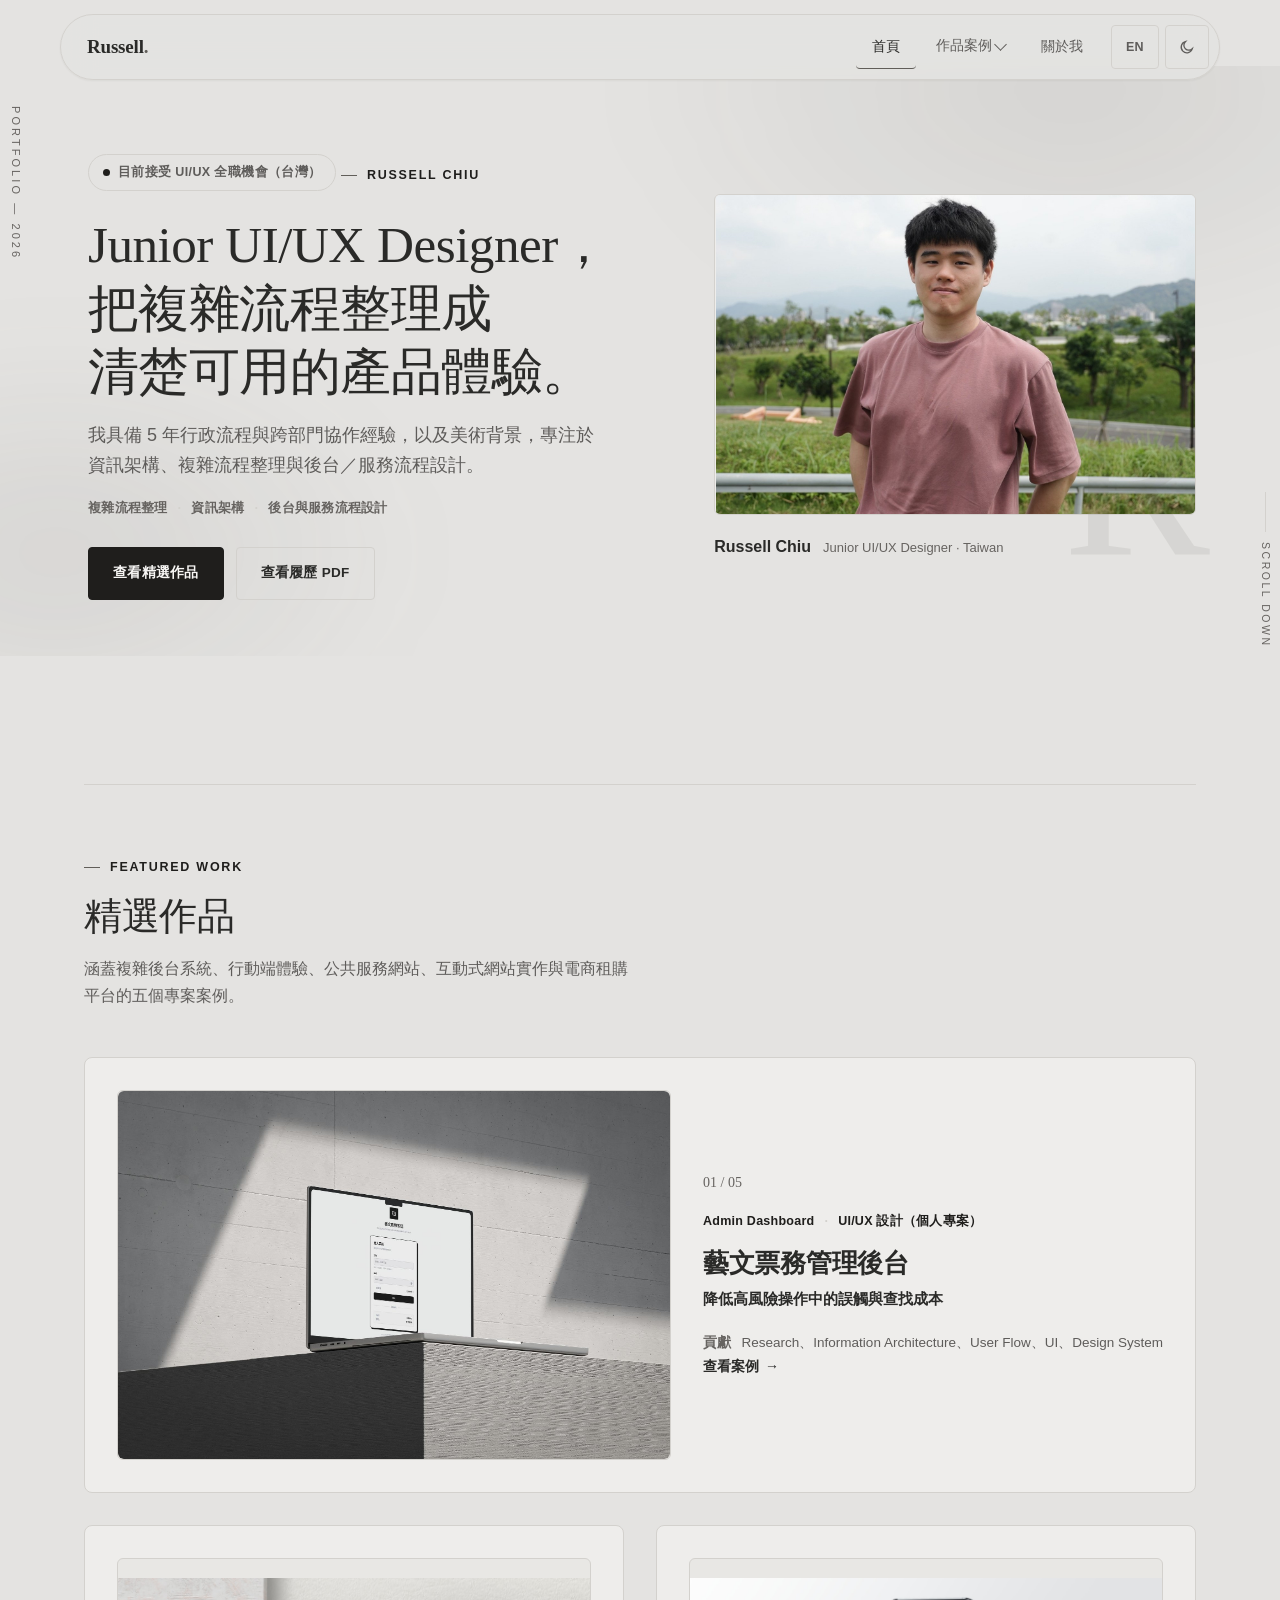
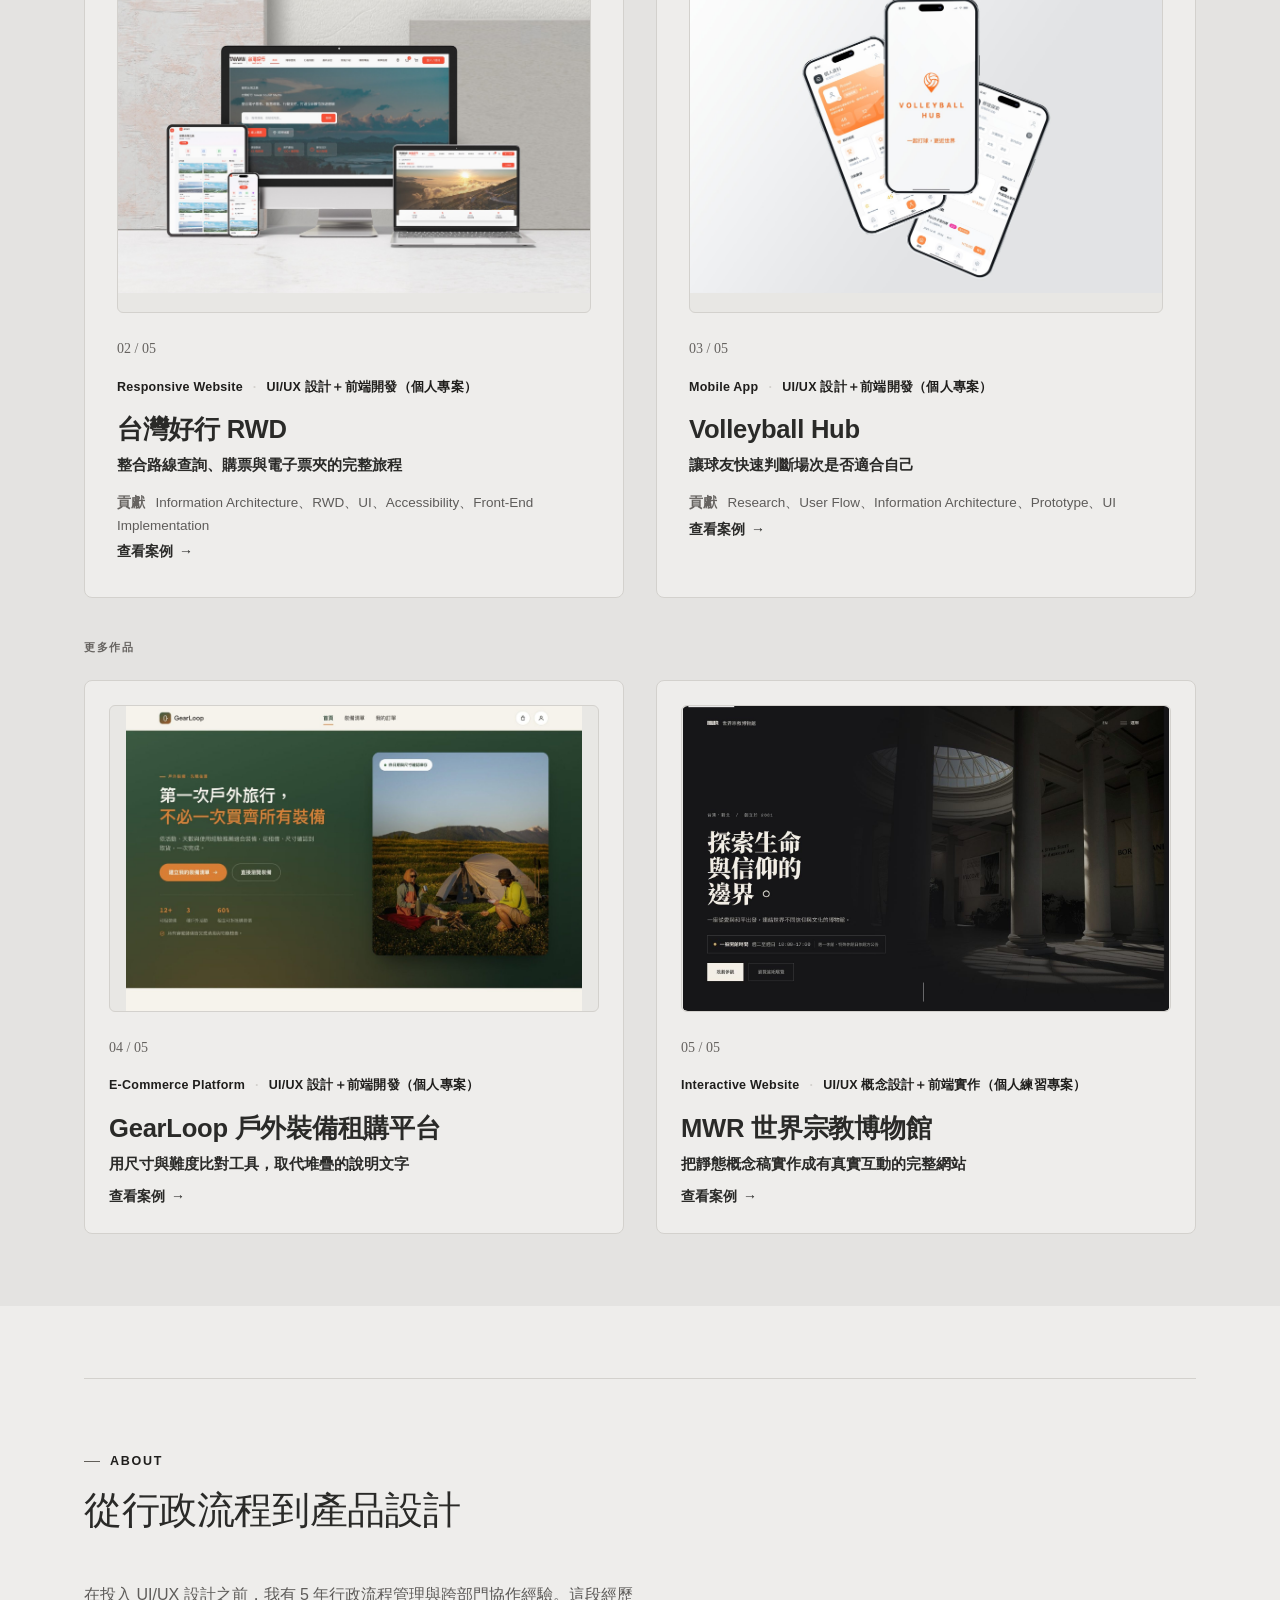
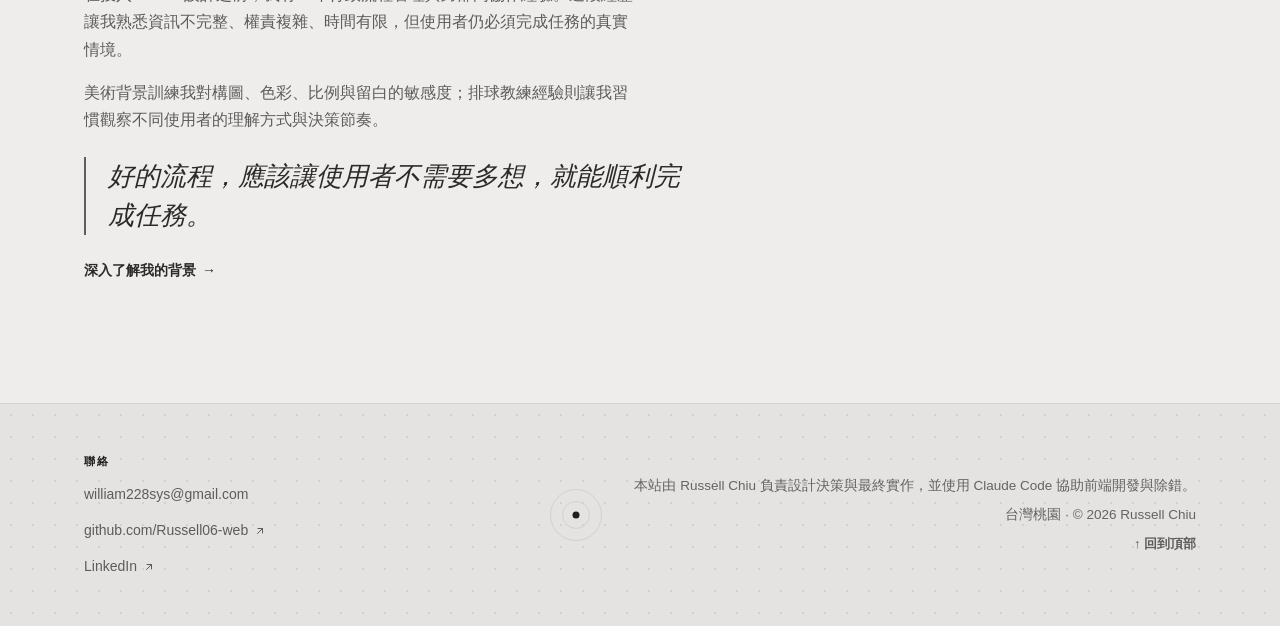
==== index.html @ 7b5914ed "Move Volleyball Hub into the top 3, add Case Snapshot to it + MWR Featured Work now leads with 藝文票務管" ====
<!doctype html>
<html lang="zh-Hant">
<head>
<meta charset="UTF-8" />
<script>
(function () {
  var t = localStorage.getItem("theme");
  if (!t) t = window.matchMedia("(prefers-color-scheme: dark)").matches ? "dark" : "light";
  document.documentElement.setAttribute("data-theme", t);
  document.documentElement.setAttribute("data-lang", localStorage.getItem("lang") || "zh");
})();
</script>
<meta name="viewport" content="width=device-width, initial-scale=1" />
<title>Russell Chiu — Junior UI/UX Designer Portfolio</title>
<meta name="description" content="Russell Chiu，Junior UI/UX Designer 作品集，專注資訊架構、複雜流程整理與後台／服務流程設計，共 5 個完整案例研究。" />
<link rel="icon" type="image/png" sizes="32x32" href="assets/favicon-32.png" />
<link rel="apple-touch-icon" sizes="180x180" href="assets/favicon-180.png" />
<meta property="og:type" content="website" />
<meta property="og:title" content="Russell Chiu — Junior UI/UX Designer Portfolio" />
<meta property="og:description" content="Junior UI/UX Designer 作品集，專注資訊架構、複雜流程整理與後台／服務流程設計，共 5 個完整案例研究。" />
<meta property="og:url" content="https://russell06-web.github.io/" />
<meta property="og:image" content="https://russell06-web.github.io/assets/images/shared/og-cover.jpg" />
<meta name="twitter:card" content="summary_large_image" />
<meta name="twitter:title" content="Russell Chiu — Junior UI/UX Designer Portfolio" />
<meta name="twitter:description" content="Junior UI/UX Designer 作品集，專注資訊架構、複雜流程整理與後台／服務流程設計，共 5 個完整案例研究。" />
<meta name="twitter:image" content="https://russell06-web.github.io/assets/images/shared/og-cover.jpg" />
<link rel="stylesheet" href="css/style.css?v=20260720e" />
</head>
<body>
<a class="skip-link" href="#main-content" data-i18n="a11y.skip">跳至主要內容</a>

<nav class="site-nav">
  <div class="container nav-inner">
    <a href="index.html" class="nav-logo">Russell<span>.</span></a>
    <div class="nav-right">
      <ul class="nav-links" id="primary-nav">
        <li><a href="index.html" class="active" data-i18n="nav.home">首頁</a></li>
        <li class="has-dropdown">
          <button class="nav-link-btn" aria-expanded="false" aria-controls="work-dropdown"><span data-i18n="nav.work">作品案例</span> <span class="nav-caret"></span></button>
          <div class="nav-dropdown" id="work-dropdown">
            <a href="projects/volleyball-hub.html">Volleyball Hub<span class="dd-desc" data-i18n="nav.dd.volleyball">排球活動媒合平台</span></a>
            <a href="projects/art-ticketing.html"><span data-i18n="nav.dd.ticketing.title">藝文票務管理後台</span><span class="dd-desc" data-i18n="nav.dd.ticketing.desc">B2B 票務管理系統</span></a>
            <a href="projects/taiwan-tourbus.html"><span data-i18n="nav.dd.tourbus.title">台灣好行 RWD</span><span class="dd-desc" data-i18n="nav.dd.tourbus.desc">公共交通旅遊網站重設計</span></a>
            <a href="projects/mwr-museum.html"><span data-i18n="nav.dd.mwr.title">MWR 世界宗教博物館</span><span class="dd-desc" data-i18n="nav.dd.mwr.desc">沉浸式博物館網站</span></a>
            <a href="projects/outdoor-gear-rental.html"><span data-i18n="nav.dd.gearloop.title">GearLoop 戶外裝備租購平台</span><span class="dd-desc" data-i18n="nav.dd.gearloop.desc">先租後買電商平台</span></a>
          </div>
        </li>
        <li><a href="about.html" data-i18n="nav.about">關於我</a></li>
      </ul>
      <div class="nav-controls">
        <button type="button" class="lang-toggle" aria-label="Switch language">EN</button>
        <button type="button" class="theme-toggle" aria-label="Toggle dark mode">
          <svg class="icon-sun" viewBox="0 0 24 24" width="16" height="16" fill="none" stroke="currentColor" stroke-width="2" stroke-linecap="round"><circle cx="12" cy="12" r="4"/><path d="M12 2v2M12 20v2M4.93 4.93l1.41 1.41M17.66 17.66l1.41 1.41M2 12h2M20 12h2M6.34 17.66l-1.41 1.41M19.07 4.93l-1.41 1.41"/></svg>
          <svg class="icon-moon" viewBox="0 0 24 24" width="16" height="16" fill="none" stroke="currentColor" stroke-width="2" stroke-linecap="round"><path d="M20 14.5A8.5 8.5 0 1 1 9.5 4a7 7 0 0 0 10.5 10.5z"/></svg>
        </button>
      </div>
      <button class="nav-toggle" aria-label="開啟選單" aria-expanded="false" aria-controls="primary-nav">
        <span></span><span></span><span></span>
      </button>
    </div>
  </div>
</nav>

<main id="main-content">
<header class="hero">
  <span class="hero-mark" aria-hidden="true">PORTFOLIO — 2026</span>
  <span class="hero-scroll" aria-hidden="true"><span class="line"></span>SCROLL DOWN</span>
  <div class="container hero-grid">
    <div class="hero-copy reveal-stagger">
      <span class="availability"><i aria-hidden="true"></i><span data-i18n="home.hero.availability">目前接受 UI/UX 全職機會（台灣）</span></span>
      <span class="eyebrow">RUSSELL CHIU</span>
      <h1 class="hero-title" data-i18n="home.hero.h1">Junior UI/UX Designer，把複雜流程整理成清楚可用的產品體驗。</h1>
      <p class="hero-lede" data-i18n="home.lede">我具備 5 年行政流程與跨部門協作經驗，以及美術背景，專注於資訊架構、複雜流程整理與後台／服務流程設計。</p>
      <p class="hero-skills">
        <span data-i18n="home.strengths.1.title">複雜流程整理</span>
        <span data-i18n="home.strengths.2.title">資訊架構</span>
        <span data-i18n="home.strengths.3.title">後台與服務流程設計</span>
      </p>
      <div class="btn-row">
        <a href="#work" class="btn btn-primary" data-i18n="home.btn.work">查看精選作品</a>
        <a href="assets/resume/Russell-Chiu-Resume.pdf" target="_blank" rel="noopener" class="btn btn-ghost" data-i18n="home.contact.resumeBtn">查看履歷 PDF</a>
      </div>
    </div>
    <div class="hero-visual hero-featured-case reveal">
      <div class="hero-featured-link">
        <div class="hero-featured-media">
          <img src="assets/images/profile/hero-featured.jpg" alt="Russell Chiu 大頭照" loading="eager" fetchpriority="high" decoding="async" width="1500" height="1000" />
        </div>
        <div class="hero-featured-caption">
          <strong>Russell Chiu</strong>
          <span data-i18n="home.hero.captionRole">Junior UI/UX Designer · Taiwan</span>
        </div>
      </div>
    </div>
  </div>
</header>

<section id="work" class="section-tight">
  <div class="container">
    <div class="section-rule reveal">
      <span class="line"></span>
    </div>
    <div class="section-head reveal">
      <span class="eyebrow">Featured Work</span>
      <h2 data-i18n="home.work.h2">精選作品</h2>
      <p data-i18n="home.work.desc">涵蓋複雜後台系統、行動端體驗、公共服務網站、互動式網站實作與電商租購平台的五個專案案例。</p>
    </div>

    <div class="project-grid">
      <a class="project-card reveal" href="projects/art-ticketing.html">
        <div class="project-media">
          <img src="assets/images/ticketing/homepage-login.jpg" alt="藝文票務管理後台登入畫面，筆電螢幕顯示系統登入表單" loading="lazy" decoding="async" width="2000" height="1333" />
        </div>
        <div class="project-info">
          <span class="project-index" data-i18n="project.number.1">01 / 05</span>
          <div class="project-meta">
            <span>Admin Dashboard</span>
            <span data-i18n="case.role.value">UI/UX 設計（個人專案）</span>
          </div>
          <h3 data-i18n="nav.dd.ticketing.title">藝文票務管理後台</h3>
          <p class="problem" data-i18n="home.featured.cardProblem">降低高風險操作中的誤觸與查找成本</p>
          <p class="project-contribution"><b data-i18n="home.work.contributionLabel">貢獻</b> <span data-i18n="home.featured.contributionValue">Research、Information Architecture、User Flow、UI、Design System</span></p>
          <span class="link-arrow"><span data-i18n="project.view">查看案例</span> <span class="arrow">→</span></span>
        </div>
      </a>

      <a class="project-card reveal" href="projects/taiwan-tourbus.html">
        <div class="project-media">
          <img src="assets/images/tourbus/homepage-devices.jpg" alt="台灣好行 RWD 網站於桌機、平板與手機的呈現畫面" loading="lazy" decoding="async" width="2000" height="1333" />
        </div>
        <div class="project-info">
          <span class="project-index" data-i18n="project.number.2">02 / 05</span>
          <div class="project-meta">
            <span>Responsive Website</span>
            <span data-i18n="tb.role.value">UI/UX 設計＋前端開發（個人專案）</span>
          </div>
          <h3 data-i18n="home.card.tourbus.title">台灣好行 RWD</h3>
          <p class="problem" data-i18n="home.card.tourbus.problem">整合路線查詢、購票與電子票夾的完整旅程</p>
          <p class="project-contribution"><b data-i18n="home.work.contributionLabel">貢獻</b> <span data-i18n="home.card.tourbus.contribution">Information Architecture、RWD、UI、Accessibility、Front-End Implementation</span></p>
          <span class="link-arrow"><span data-i18n="project.view">查看案例</span> <span class="arrow">→</span></span>
        </div>
      </a>

      <a class="project-card reveal" href="projects/volleyball-hub.html">
        <div class="project-media">
          <img src="assets/images/volleyball/homepage-phones.jpg" alt="Volleyball Hub App 三支手機呈現的介面畫面" loading="lazy" decoding="async" width="2000" height="1333" />
        </div>
        <div class="project-info">
          <span class="project-index" data-i18n="project.number.3">03 / 05</span>
          <div class="project-meta">
            <span>Mobile App</span>
            <span data-i18n="vb.role.value">UI/UX 設計＋前端開發（個人專案）</span>
          </div>
          <h3>Volleyball Hub</h3>
          <p class="problem" data-i18n="home.card.volleyball.problem">讓球友快速判斷場次是否適合自己</p>
          <p class="project-contribution"><b data-i18n="home.work.contributionLabel">貢獻</b> <span data-i18n="home.card.volleyball.contribution">Research、User Flow、Information Architecture、Prototype、UI</span></p>
          <span class="link-arrow"><span data-i18n="project.view">查看案例</span> <span class="arrow">→</span></span>
        </div>
      </a>

      <p class="project-grid-note reveal" data-i18n="home.work.moreLabel">更多作品</p>

      <a class="project-card project-card--compact reveal" href="projects/outdoor-gear-rental.html">
        <div class="project-media">
          <img src="assets/images/gearloop/homepage-card.jpg" alt="GearLoop 首頁，深綠主視覺搭配露營照片與先租後買訴求" loading="lazy" decoding="async" width="2000" height="1333" />
        </div>
        <div class="project-info">
          <span class="project-index" data-i18n="project.number.4">04 / 05</span>
          <div class="project-meta">
            <span>E-Commerce Platform</span>
            <span data-i18n="ogr.role.value">UI/UX 設計＋前端開發（個人專案）</span>
          </div>
          <h3 data-i18n="nav.dd.gearloop.title">GearLoop 戶外裝備租購平台</h3>
          <p class="problem" data-i18n="home.card.gearloop.problem">用尺寸與難度比對工具，取代堆疊的說明文字</p>
          <span class="link-arrow"><span data-i18n="project.view">查看案例</span> <span class="arrow">→</span></span>
        </div>
      </a>

      <a class="project-card project-card--compact reveal" href="projects/mwr-museum.html">
        <div class="project-media">
          <img src="assets/images/mwr/hero.jpg" alt="MWR 世界宗教博物館首頁，深色主視覺搭配博物館空間攝影與大型標題" loading="lazy" decoding="async" width="1440" height="900" />
        </div>
        <div class="project-info">
          <span class="project-index" data-i18n="project.number.5">05 / 05</span>
          <div class="project-meta">
            <span>Interactive Website</span>
            <span data-i18n="mwr.role.value">UI/UX 概念設計＋前端實作（個人練習專案）</span>
          </div>
          <h3 data-i18n="nav.dd.mwr.title">MWR 世界宗教博物館</h3>
          <p class="problem" data-i18n="home.card.mwr.problem">把靜態概念稿實作成有真實互動的完整網站</p>
          <span class="link-arrow"><span data-i18n="project.view">查看案例</span> <span class="arrow">→</span></span>
        </div>
      </a>
    </div>
  </div>
</section>

<section class="section-tight" aria-labelledby="about-strengths-title">
  <div class="container">
    <div class="section-rule reveal">
      <span class="line"></span>
    </div>
    <div class="section-head reveal">
      <span class="eyebrow">About</span>
      <h2 id="about-strengths-title" data-i18n="home.about.h2">從行政流程到產品設計</h2>
    </div>
    <div class="about-body reveal">
      <p data-i18n="home.about.body1">在投入 UI/UX 設計之前，我有 5 年行政流程管理與跨部門協作經驗。這段經歷讓我熟悉資訊不完整、權責複雜、時間有限，但使用者仍必須完成任務的真實情境。</p>
      <p data-i18n="home.about.body2">美術背景訓練我對構圖、色彩、比例與留白的敏感度；排球教練經驗則讓我習慣觀察不同使用者的理解方式與決策節奏。</p>
      <blockquote class="case-quote" data-i18n="home.about.quote">好的流程，應該讓使用者不需要多想，就能順利完成任務。</blockquote>
      <a href="about.html" class="link-arrow"><span data-i18n="home.aboutPreview.cta">深入了解我的背景</span> <span class="arrow">→</span></a>
    </div>
  </div>
</section>

</main>

<footer class="site-footer">
  <div class="container footer-grid">
    <div class="footer-contact">
      <span class="footer-label" data-i18n="footer.contactLabel">聯絡</span>
      <a href="mailto:william228sys@gmail.com" class="footer-contact-link">william228sys@gmail.com</a>
      <a href="https://github.com/Russell06-web" target="_blank" rel="noopener" class="footer-contact-link">github.com/Russell06-web <svg class="icon-external" aria-hidden="true" viewBox="0 0 24 24" width="12" height="12" fill="none" stroke="currentColor" stroke-width="2" stroke-linecap="round" stroke-linejoin="round"><path d="M7 17 17 7M8 7h9v9"/></svg></a>
      <a href="https://www.linkedin.com/in/志綸-邱-9a3a23399/" target="_blank" rel="noopener" class="footer-contact-link">LinkedIn <svg class="icon-external" aria-hidden="true" viewBox="0 0 24 24" width="12" height="12" fill="none" stroke="currentColor" stroke-width="2" stroke-linecap="round" stroke-linejoin="round"><path d="M7 17 17 7M8 7h9v9"/></svg></a>
    </div>
    <div class="footer-mark" aria-hidden="true">
      <span class="footer-mark-ring"></span>
      <span class="footer-mark-dot"></span>
    </div>
    <div class="footer-info">
      <p data-i18n="footer.tagline">本站以 Claude Code 開發，設計與程式皆為本人作品。</p>
      <span class="footer-meta" data-i18n="footer.meta">台灣桃園 · © 2026 Russell Chiu</span>
      <a href="#main-content" class="footer-top"><span aria-hidden="true">↑</span> <span data-i18n="footer.backTop">回到頂部</span></a>
    </div>
  </div>
</footer>

<script src="js/i18n.js"></script>
<script src="js/main.js"></script>
</body>
</html>
---- css/style.css ----
/* ==========================================================================
   Design tokens — monochrome editorial (muchin.framer.website reference)
   ========================================================================== */
:root {
  /* Color */
  --color-bg: #e4e3e1;
  --color-surface: #eeedeb;
  --color-text-primary: #2a2a28;
  --color-text-secondary: #5e5c5a;
  --color-text-faint: #666360;
  --color-accent: #1f1e1c;
  --color-accent-soft: rgba(31, 30, 28, 0.08);
  --color-accent-secondary: #615e59;
  --color-accent-secondary-soft: rgba(97, 94, 89, 0.1);
  --color-border: #d3d1cd;
  --color-muted: #e8e7e4;
  --color-accent-contrast: #f7f6f4;

  /* back-compat aliases used across components */
  --bg: var(--color-bg);
  --bg-elevated: var(--color-muted);
  --bg-card: var(--color-surface);
  --border: var(--color-border);
  --text: var(--color-text-primary);
  --text-muted: var(--color-text-secondary);
  --text-faint: var(--color-text-faint);
  --accent: var(--color-accent);
  --accent-soft: var(--color-accent-soft);
  --accent-contrast: var(--color-accent-contrast);

  /* Typography */
  --font-base: "Hiragino Sans", "Hiragino Kaku Gothic ProN", -apple-system,
    BlinkMacSystemFont, "PingFang TC", "Noto Sans TC", "Microsoft JhengHei",
    sans-serif;
  --font-display: Georgia, "Times New Roman", "Hiragino Sans", "PingFang TC",
    "Noto Sans TC", sans-serif;

  --text-display: clamp(44px, 7.2vw, 100px);
  --text-h1: clamp(40px, 5.6vw, 56px);
  --text-h2: clamp(24px, 3.4vw, 38px);
  --text-h3: clamp(18px, 2vw, 22px);
  --text-body: 16px;
  --text-small: 14px;
  --text-caption: 12.5px;

  /* Spacing (8px base) */
  --space-1: 4px;
  --space-2: 8px;
  --space-3: 12px;
  --space-4: 16px;
  --space-5: 24px;
  --space-6: 32px;
  --space-7: 48px;
  --space-8: 64px;
  --space-9: 96px;
  --space-10: 128px;

  --space-section: clamp(72px, 11vw, 128px);
  --space-section-tight: clamp(44px, 6vw, 72px);

  /* Radius / shadow / motion */
  --radius-sm: 4px;
  --radius-md: 6px;
  --radius-lg: 8px;

  --shadow-sm: 0 1px 2px rgba(31, 30, 28, 0.05);
  --shadow-md: 0 10px 28px rgba(31, 30, 28, 0.08);
  --shadow-card: var(--shadow-sm);

  --ease-standard: cubic-bezier(0.4, 0, 0.2, 1);
  --ease-out: cubic-bezier(0.16, 1, 0.3, 1);
  --duration-fast: 200ms;
  --duration-base: 350ms;
  --duration-slow: 600ms;

  --container: 1160px;
  --nav-bg: rgba(228, 227, 225, 0.86);
  --nav-bg-scrolled: rgba(228, 227, 225, 0.96);
}

:root[data-theme="dark"] {
  --color-bg: #202020;
  --color-surface: #2a2a2a;
  --color-text-primary: #f2f1ef;
  --color-text-secondary: #b8b6b2;
  --color-text-faint: #9a978f;
  --color-accent: #f7f6f4;
  --color-accent-soft: rgba(247, 246, 244, 0.1);
  --color-accent-secondary: #a5a29c;
  --color-accent-secondary-soft: rgba(165, 162, 156, 0.12);
  --color-border: #3d3d3b;
  --color-muted: #262626;
  --color-accent-contrast: #1a1a1a;

  --bg: var(--color-bg);
  --bg-elevated: var(--color-muted);
  --bg-card: var(--color-surface);
  --border: var(--color-border);
  --text: var(--color-text-primary);
  --text-muted: var(--color-text-secondary);
  --text-faint: var(--color-text-faint);
  --accent: var(--color-accent);
  --accent-soft: var(--color-accent-soft);
  --accent-contrast: var(--color-accent-contrast);

  --shadow-sm: 0 1px 2px rgba(0, 0, 0, 0.3);
  --shadow-md: 0 10px 28px rgba(0, 0, 0, 0.28);
  --shadow-card: var(--shadow-sm);

  --nav-bg: rgba(32, 32, 32, 0.86);
  --nav-bg-scrolled: rgba(32, 32, 32, 0.96);
}

/* ==========================================================================
   Base
   ========================================================================== */
* {
  box-sizing: border-box;
}

html {
  scroll-behavior: smooth;
}

body {
  margin: 0;
  background: var(--color-bg);
  color: var(--color-text-primary);
  font-family: var(--font-base);
  font-size: var(--text-body);
  line-height: 1.7;
  -webkit-font-smoothing: antialiased;
  transition: background-color var(--duration-base) var(--ease-standard),
    color var(--duration-base) var(--ease-standard);
}

body.nav-open {
  overflow: hidden;
}

img {
  max-width: 100%;
  display: block;
}

a {
  color: inherit;
  text-decoration: none;
}

:focus-visible {
  outline: 2px solid var(--color-accent);
  outline-offset: 3px;
}

.skip-link {
  position: fixed;
  top: 12px;
  left: 12px;
  z-index: 200;
  transform: translateY(-140%);
  padding: 12px 18px;
  background: var(--color-accent);
  color: var(--color-accent-contrast);
  border-radius: var(--radius-sm);
  font-size: 13.5px;
  font-weight: 600;
  transition: transform var(--duration-fast) var(--ease-standard);
}

.skip-link:focus {
  transform: translateY(0);
}

.container {
  width: 100%;
  max-width: var(--container);
  margin: 0 auto;
  padding: 0 24px;
}

.eyebrow {
  display: inline-flex;
  align-items: center;
  font-size: var(--text-caption);
  font-weight: 600;
  letter-spacing: 0.14em;
  text-transform: uppercase;
  color: var(--color-accent);
  margin-bottom: 16px;
}

.eyebrow::before {
  content: "";
  display: inline-block;
  width: 16px;
  height: 1px;
  margin-right: 10px;
  background: var(--color-accent-secondary);
  flex-shrink: 0;
}

h1, h2, h3, h4 {
  font-family: var(--font-base);
  font-weight: 600;
  line-height: 1.25;
  letter-spacing: -0.01em;
  margin: 0 0 16px;
  color: var(--color-text-primary);
}

h1 {
  font-family: var(--font-display);
  font-size: var(--text-h1);
  font-weight: 500;
  line-height: 1.12;
  letter-spacing: -0.01em;
}

h2 {
  font-family: var(--font-display);
  font-size: var(--text-h2);
  font-weight: 500;
  line-height: 1.18;
}

h3 { font-size: var(--text-h3); font-weight: 600; }

p {
  margin: 0 0 16px;
  color: var(--color-text-secondary);
  max-width: 62ch;
}

section {
  padding: var(--space-section) 0;
}

main > section:nth-of-type(even) {
  background: var(--color-surface);
}

section.section-tight,
section.case-section {
  padding: var(--space-section-tight) 0;
}

#work {
  padding-top: var(--space-section);
  padding-bottom: var(--space-section-tight);
}

.section-head {
  max-width: 640px;
  margin-bottom: 48px;
}

.section-head p {
  margin-bottom: 0;
}

.section-rule {
  display: flex;
  align-items: baseline;
  gap: 16px;
  margin-bottom: var(--space-8);
}

.section-rule .line {
  flex: 1;
  height: 1px;
  background: var(--color-border);
}

/* ==========================================================================
   Motion / scroll reveal
   ========================================================================== */
.reveal {
  opacity: 0;
  transform: translateY(18px);
  transition: opacity var(--duration-slow) var(--ease-out),
    transform var(--duration-slow) var(--ease-out);
}

.reveal.is-visible,
.reveal.no-js {
  opacity: 1;
  transform: none;
}

.reveal-stagger > * {
  opacity: 0;
  transform: translateY(14px);
  transition: opacity var(--duration-base) var(--ease-out),
    transform var(--duration-base) var(--ease-out);
}

.reveal-stagger.is-visible > *,
.reveal-stagger.no-js > * {
  opacity: 1;
  transform: none;
}

.reveal-stagger.is-visible > *:nth-child(1) { transition-delay: 0ms; }
.reveal-stagger.is-visible > *:nth-child(2) { transition-delay: 90ms; }
.reveal-stagger.is-visible > *:nth-child(3) { transition-delay: 180ms; }
.reveal-stagger.is-visible > *:nth-child(4) { transition-delay: 270ms; }
.reveal-stagger.is-visible > *:nth-child(5) { transition-delay: 360ms; }
.reveal-stagger.is-visible > *:nth-child(6) { transition-delay: 450ms; }

@media (prefers-reduced-motion: reduce) {
  .reveal,
  .reveal-stagger > * {
    opacity: 1 !important;
    transform: none !important;
    transition: none !important;
  }
}

/* ==========================================================================
   Nav
   ========================================================================== */
.site-nav {
  position: sticky;
  top: 14px;
  z-index: 100;
  pointer-events: none;
}

.nav-inner {
  pointer-events: auto;
  display: flex;
  align-items: center;
  justify-content: space-between;
  height: 66px;
  padding: 0 10px 0 26px;
  border-radius: 999px;
  border: 1px solid var(--color-border);
  background: var(--nav-bg);
  backdrop-filter: blur(16px) saturate(140%);
  -webkit-backdrop-filter: blur(16px) saturate(140%);
  box-shadow: var(--shadow-sm);
  transition: height var(--duration-base) var(--ease-standard),
    box-shadow var(--duration-base) var(--ease-standard),
    background-color var(--duration-base) var(--ease-standard);
}

.site-nav.is-scrolled .nav-inner {
  height: 58px;
  background: var(--nav-bg-scrolled);
  box-shadow: var(--shadow-md);
}

.nav-logo {
  font-family: var(--font-display);
  font-weight: 600;
  font-size: 19px;
  letter-spacing: -0.01em;
}

.nav-logo span {
  color: var(--color-accent-secondary);
}

.nav-links {
  display: flex;
  align-items: center;
  gap: 4px;
  list-style: none;
  margin: 0;
  padding: 0;
}

.nav-links > li {
  position: relative;
}

.nav-links a,
.nav-links button.nav-link-btn {
  display: flex;
  align-items: center;
  gap: 4px;
  padding: 10px 16px;
  font-size: 14px;
  font-weight: 500;
  color: var(--color-text-secondary);
  background: none;
  border: none;
  border-bottom: 1px solid transparent;
  border-radius: var(--radius-sm);
  font-family: inherit;
  cursor: pointer;
  transition: color var(--duration-fast) var(--ease-standard),
    border-color var(--duration-fast) var(--ease-standard);
}

.nav-links a:hover,
.nav-links button.nav-link-btn:hover,
.nav-links a.active {
  color: var(--color-text-primary);
  border-bottom-color: var(--color-accent-secondary);
}

.nav-caret {
  width: 9px;
  height: 9px;
  border-right: 1.5px solid currentColor;
  border-bottom: 1.5px solid currentColor;
  transform: rotate(45deg);
  margin-top: -3px;
  transition: transform var(--duration-fast) var(--ease-standard);
}

.has-dropdown.open .nav-caret {
  transform: rotate(225deg);
  margin-top: 3px;
}

.nav-dropdown {
  position: absolute;
  top: calc(100% + 8px);
  left: 0;
  min-width: 250px;
  background: var(--color-surface);
  border: 1px solid var(--color-border);
  border-radius: var(--radius-md);
  padding: 6px;
  box-shadow: var(--shadow-md);
  opacity: 0;
  visibility: hidden;
  transform: translateY(6px);
  transition: opacity var(--duration-fast) var(--ease-out),
    transform var(--duration-fast) var(--ease-out), visibility var(--duration-fast);
}

.has-dropdown.open .nav-dropdown {
  opacity: 1;
  visibility: visible;
  transform: translateY(0);
}

.nav-dropdown a {
  display: block;
  padding: 11px 13px;
  border-radius: var(--radius-sm);
  font-size: 14px;
  border-bottom: none;
}

.nav-dropdown a:hover {
  background: var(--color-muted);
  color: var(--color-text-primary);
}

.nav-dropdown .dd-desc {
  display: block;
  font-size: 12px;
  color: var(--color-text-faint);
  margin-top: 2px;
}

.nav-toggle {
  display: none;
  flex-direction: column;
  gap: 5px;
  background: none;
  border: none;
  padding: 8px;
  cursor: pointer;
}

.nav-toggle span {
  width: 22px;
  height: 1.5px;
  background: var(--color-text-primary);
  transition: transform var(--duration-fast) var(--ease-standard),
    opacity var(--duration-fast) var(--ease-standard);
}

.nav-toggle[aria-expanded="true"] span:nth-child(1) {
  transform: translateY(6.5px) rotate(45deg);
}
.nav-toggle[aria-expanded="true"] span:nth-child(2) {
  opacity: 0;
}
.nav-toggle[aria-expanded="true"] span:nth-child(3) {
  transform: translateY(-6.5px) rotate(-45deg);
}

.nav-right {
  display: flex;
  align-items: center;
  gap: 8px;
}

.nav-controls {
  display: flex;
  align-items: center;
  gap: 6px;
  margin-left: 4px;
}

.lang-toggle,
.theme-toggle {
  display: flex;
  align-items: center;
  justify-content: center;
  background: none;
  border: 1px solid var(--color-border);
  border-radius: var(--radius-sm);
  color: var(--color-text-secondary);
  cursor: pointer;
  font-family: inherit;
  transition: color var(--duration-fast), border-color var(--duration-fast),
    background-color var(--duration-fast);
}

.lang-toggle:hover,
.theme-toggle:hover {
  color: var(--color-text-primary);
  background: var(--color-muted);
  border-color: var(--color-text-faint);
}

.lang-toggle {
  padding: 8px 14px;
  font-size: 12.5px;
  font-weight: 600;
  letter-spacing: 0.03em;
  min-width: 44px;
  min-height: 44px;
}

.theme-toggle {
  padding: 8px;
  width: 44px;
  height: 44px;
  flex-shrink: 0;
}

.theme-toggle .icon-sun { display: none; }
.theme-toggle .icon-moon { display: block; }
:root[data-theme="dark"] .theme-toggle .icon-sun { display: block; }
:root[data-theme="dark"] .theme-toggle .icon-moon { display: none; }

/* ==========================================================================
   Buttons
   ========================================================================== */
.btn {
  display: inline-flex;
  align-items: center;
  gap: 8px;
  padding: 14px 24px;
  font-size: 13.5px;
  font-weight: 600;
  letter-spacing: 0.02em;
  border-radius: var(--radius-sm);
  border: 1px solid var(--color-text-primary);
  cursor: pointer;
  transition: background-color var(--duration-fast) var(--ease-standard),
    color var(--duration-fast) var(--ease-standard),
    border-color var(--duration-fast) var(--ease-standard);
}

.btn-primary {
  background: var(--color-accent);
  border-color: var(--color-accent);
  color: var(--color-accent-contrast);
}

.btn-primary:hover {
  background: var(--color-text-primary);
  border-color: var(--color-text-primary);
}

.btn-ghost {
  background: transparent;
  border-color: var(--color-border);
  color: var(--color-text-primary);
}

.btn-ghost:hover {
  border-color: var(--color-text-primary);
  background: var(--color-muted);
}

.btn-row {
  display: flex;
  flex-wrap: wrap;
  gap: 12px;
  margin-top: 28px;
}

.btn-note {
  margin-top: 12px;
  max-width: 520px;
  font-size: 13.5px;
  line-height: 1.6;
  color: var(--color-text-faint);
}

.link-arrow {
  display: inline-flex;
  align-items: center;
  gap: 6px;
  font-size: 14px;
  font-weight: 600;
  color: var(--color-text-primary);
}

.link-arrow .arrow {
  display: inline-block;
  transition: transform var(--duration-fast) var(--ease-out);
}

.link-arrow:hover .arrow {
  transform: translateX(4px);
}

.link-arrow::after {
  content: "";
  display: block;
  width: 0;
  height: 1px;
  background: var(--color-accent-secondary);
  transition: width var(--duration-base) var(--ease-out);
}

.link-arrow:hover::after {
  width: 100%;
}

/* ==========================================================================
   Hero
   ========================================================================== */
.hero {
  position: relative;
  padding: clamp(48px, 7vw, 88px) 0 clamp(32px, 5vw, 56px);
  overflow: hidden;
}

.hero::after {
  content: "";
  position: absolute;
  inset: -15% -10% -35% -10%;
  z-index: 0;
  pointer-events: none;
  background:
    radial-gradient(42% 42% at 78% 12%, var(--color-accent-soft), transparent 70%),
    radial-gradient(34% 34% at 12% 65%, var(--color-accent-secondary-soft), transparent 70%);
  filter: blur(50px);
}

.hero-mark {
  position: absolute;
  left: 6px;
  top: 40px;
  writing-mode: vertical-rl;
  font-size: 11px;
  letter-spacing: 0.28em;
  text-transform: uppercase;
  color: var(--color-text-faint);
  white-space: nowrap;
  pointer-events: none;
}

.hero-scroll {
  position: absolute;
  right: 6px;
  bottom: 8px;
  z-index: 1;
  display: flex;
  align-items: center;
  gap: 10px;
  writing-mode: vertical-rl;
  font-size: 10.5px;
  letter-spacing: 0.24em;
  text-transform: uppercase;
  color: var(--color-text-faint);
  pointer-events: none;
}

.hero-scroll .line {
  width: 1px;
  height: 40px;
  background: var(--color-border);
}

.hero-grid {
  position: relative;
  z-index: 1;
  display: grid;
  grid-template-columns: 1.2fr 1fr;
  grid-template-areas: "copy visual";
  gap: 32px 48px;
  align-items: start;
  padding-left: 28px;
}

.hero-copy {
  grid-area: copy;
}

.hero-title {
  max-width: 640px;
  font-size: clamp(34px, 4vw, 52px);
  font-weight: 500;
  line-height: 1.24;
  letter-spacing: -0.01em;
}

.hero-lede {
  max-width: 520px;
  font-size: 18px;
}

.hero-skills {
  display: flex;
  flex-wrap: wrap;
  gap: 10px;
  margin: 14px 0 0;
  font-size: 13px;
  font-weight: 600;
  letter-spacing: 0.02em;
  color: var(--color-text-faint);
}

.hero-skills span:not(:last-child)::after {
  content: "·";
  margin-left: 10px;
  color: var(--color-border);
}

.availability {
  display: inline-flex;
  align-items: center;
  gap: 8px;
  padding: 7px 14px;
  margin-bottom: 22px;
  border: 1px solid var(--color-border);
  border-radius: 999px;
  color: var(--color-text-secondary);
  font-size: 12.5px;
  font-weight: 600;
  letter-spacing: 0.03em;
}

.availability i {
  width: 7px;
  height: 7px;
  border-radius: 50%;
  background: var(--color-accent);
  flex-shrink: 0;
}

.hero-visual {
  grid-area: visual;
  position: relative;
  display: block;
  align-self: center;
}

.hero-visual::before {
  content: "R";
  position: absolute;
  right: -14px;
  bottom: -30px;
  z-index: 0;
  font-family: var(--font-display);
  font-size: 220px;
  font-weight: 500;
  line-height: 1;
  color: var(--color-accent-secondary-soft);
  pointer-events: none;
}

/* ==========================================================================
   Hero featured-case preview (right side)
   ========================================================================== */
.hero-featured-case {
  display: block;
}

.hero-featured-link {
  display: block;
  color: inherit;
  text-decoration: none;
}

.hero-featured-media {
  aspect-ratio: 3 / 2;
  overflow: hidden;
  border: 1px solid var(--color-border);
  border-radius: 6px;
  background: var(--color-surface);
}

.hero-featured-media img {
  display: block;
  width: 100%;
  height: 100%;
  object-fit: contain;
  object-position: center;
  transition: transform var(--duration-slow) var(--ease-out);
}

.hero-featured-link:hover .hero-featured-media img {
  transform: scale(1.02);
}

.hero-featured-caption {
  display: flex;
  align-items: baseline;
  flex-wrap: wrap;
  gap: 6px 12px;
  margin-top: 18px;
}

.hero-featured-caption strong {
  font-size: 16px;
  font-weight: 600;
  color: var(--color-text-primary);
}

.hero-featured-caption span {
  font-size: 13px;
  color: var(--color-text-faint);
}

/* ==========================================================================
   About, Strengths & AI Workflow (merged homepage section)
   ========================================================================== */
.about-body {
  max-width: 640px;
  margin-bottom: 48px;
}

.about-body .case-quote {
  margin: 24px 0 0;
}

.about-body .link-arrow {
  margin-top: 24px;
}

/* ==========================================================================
   Editorial project grid
   ========================================================================== */
.project-grid {
  display: grid;
  grid-template-columns: repeat(2, 1fr);
  gap: 32px;
}

.project-card {
  display: flex;
  flex-direction: column;
  padding: var(--space-6);
  border: 1px solid var(--color-border);
  border-radius: var(--radius-lg);
  background: var(--color-surface);
  color: inherit;
  text-decoration: none;
  transition: transform var(--duration-base) var(--ease-out),
    box-shadow var(--duration-base) var(--ease-out);
}

.project-card:hover {
  transform: translateY(-4px);
  box-shadow: var(--shadow-md);
}

.project-card .project-media {
  margin-bottom: var(--space-5);
}

.project-card:first-child {
  grid-column: 1 / -1;
  flex-direction: row;
  align-items: stretch;
  gap: 32px;
}

.project-card:first-child .project-media {
  flex: 1.2;
  aspect-ratio: 3 / 2;
  margin-bottom: 0;
}

.project-card:first-child .project-info {
  flex: 1;
  display: flex;
  flex-direction: column;
  justify-content: center;
  min-width: 0;
}

.project-grid-note {
  grid-column: 1 / -1;
  margin: 8px 0 -8px;
  font-size: 11px;
  font-weight: 600;
  letter-spacing: 0.14em;
  text-transform: uppercase;
  color: var(--color-text-faint);
}

.project-card--compact .project-media {
  aspect-ratio: 16 / 10;
}

.project-card--compact {
  padding: var(--space-5);
}

.project-index {
  display: block;
  margin-bottom: var(--space-4);
  font-family: var(--font-display);
  font-size: 14px;
  color: var(--color-text-faint);
}

.project-card:hover .project-index {
  color: var(--color-accent-secondary);
}

.project-info h3 {
  margin-bottom: 6px;
  font-size: clamp(22px, 2vw, 26px);
}

.project-meta {
  display: flex;
  flex-wrap: wrap;
  gap: 10px;
  font-size: 12.5px;
  font-weight: 600;
  letter-spacing: 0.02em;
  color: var(--color-accent);
  margin-bottom: 16px;
}

.project-meta span:not(:last-child)::after {
  content: "·";
  margin-left: 10px;
  color: var(--color-border);
}

.project-info p {
  font-size: 15px;
}

.project-info p.problem {
  font-weight: 600;
  color: var(--color-text-primary);
  margin-bottom: 6px;
}

.project-contribution {
  font-size: 13.5px !important;
  color: var(--color-text-faint);
  margin: 14px 0 0 !important;
}

.project-contribution b {
  font-weight: 600;
  letter-spacing: 0.03em;
  text-transform: uppercase;
  color: var(--color-text-faint);
  margin-right: 6px;
}

.project-contribution span {
  color: var(--color-text-secondary);
}

.tag-row {
  display: flex;
  flex-wrap: wrap;
  gap: 8px;
  margin: 16px 0 20px;
}

.tag {
  font-size: 11.5px;
  font-weight: 600;
  padding: 5px 11px;
  border-radius: var(--radius-sm);
  background: var(--color-muted);
  color: var(--color-text-secondary);
}

.tag.muted {
  background: transparent;
  border: 1px solid var(--color-border);
  color: var(--color-text-faint);
}

.project-media {
  position: relative;
  aspect-ratio: 4 / 3;
  overflow: hidden;
  background: var(--color-muted);
  border: 1px solid var(--color-border);
  border-radius: var(--radius-md);
}

.project-media img {
  width: 100%;
  height: 100%;
  object-fit: contain;
  object-position: center;
  border-radius: var(--radius-md);
  transition: transform var(--duration-slow) var(--ease-out);
}

.project-card:hover .project-media img {
  transform: scale(1.025);
}

/* ==========================================================================
   Case study
   ========================================================================== */
.case-hero {
  padding: clamp(40px, 6vw, 64px) 0 40px;
  border-bottom: 1px solid var(--color-border);
}

.case-quote {
  font-family: var(--font-display);
  font-style: italic;
  font-size: clamp(20px, 2.4vw, 26px);
  line-height: 1.5;
  color: var(--color-text-primary);
  margin: 28px 0 0;
  padding-left: 22px;
  border-left: 2px solid var(--color-accent-secondary);
  max-width: 620px;
}

.case-meta {
  display: grid;
  grid-template-columns: repeat(auto-fit, minmax(160px, 1fr));
  gap: 20px;
  margin-top: 28px;
  padding-top: 28px;
  border-top: 1px solid var(--color-border);
}

.case-meta + .tag-row {
  margin-top: 20px;
}

.case-meta dt {
  font-size: 12px;
  text-transform: uppercase;
  letter-spacing: 0.08em;
  color: var(--color-text-faint);
  margin-bottom: 6px;
}

.case-meta dd {
  margin: 0;
  font-size: 15px;
  font-weight: 600;
}

.case-hero-image {
  margin-top: 40px;
  border-radius: var(--radius-md);
  overflow: hidden;
  border: 1px solid var(--color-border);
  background: var(--color-muted);
}

.case-snapshot {
  margin-top: 40px;
  padding-top: 28px;
  border-top: 1px solid var(--color-border);
}

.case-snapshot-row {
  display: grid;
  grid-template-columns: 160px 1fr;
  gap: 24px;
  padding: 16px 0;
  border-bottom: 1px solid var(--color-border);
}

.case-snapshot-row:first-child {
  padding-top: 0;
}

.case-snapshot-row:last-child {
  border-bottom: none;
}

.case-snapshot-row dt {
  font-size: 12px;
  text-transform: uppercase;
  letter-spacing: 0.08em;
  color: var(--color-text-faint);
}

.case-snapshot-row dd {
  margin: 0;
  font-size: 15px;
  line-height: 1.6;
}

@media (max-width: 640px) {
  .case-snapshot-row {
    grid-template-columns: 1fr;
    gap: 6px;
  }
}

.case-stats {
  display: flex;
  flex-wrap: wrap;
  gap: clamp(28px, 5vw, 56px);
  margin-top: 36px;
  padding-top: 28px;
  border-top: 1px solid var(--color-border);
}

.case-stat {
  display: flex;
  flex-direction: column;
  gap: 4px;
}

.case-stat-num {
  font-family: var(--font-display);
  font-size: clamp(28px, 3.4vw, 38px);
  font-weight: 600;
  line-height: 1;
}

.case-stat-label {
  font-size: 12.5px;
  text-transform: uppercase;
  letter-spacing: 0.06em;
  color: var(--color-text-faint);
}

.case-section h2 {
  max-width: 640px;
}

.case-section .lede {
  font-size: 17px;
  max-width: 700px;
}

.shot-gallery {
  display: grid;
  grid-template-columns: repeat(auto-fit, minmax(260px, 1fr));
  gap: 24px;
  margin-top: 32px;
}

.shot-gallery figure {
  margin: 0;
  background: var(--color-surface);
  border: 1px solid var(--color-border);
  border-radius: var(--radius-md);
  overflow: hidden;
}

.shot-gallery .frame {
  aspect-ratio: 4 / 3;
  background: var(--color-muted);
  overflow: hidden;
  display: flex;
  align-items: center;
  justify-content: center;
}

.shot-gallery .frame img {
  width: 100%;
  height: 100%;
  object-fit: contain;
  object-position: center;
  transition: transform var(--duration-slow) var(--ease-out);
}

.shot-gallery figure:hover .frame img {
  transform: scale(1.03);
}

/* content-aware frame ratios so screenshots aren't force-cropped into a
   mismatched box — phones stay tall, dashboards/browsers stay wide,
   diagrams stay closer to square */
.shot-gallery .frame--tall {
  aspect-ratio: 3 / 4;
}

.shot-gallery .frame--wide {
  aspect-ratio: 16 / 10;
}

.shot-gallery .frame--square {
  aspect-ratio: 5 / 4;
}

.shot-gallery.wide .frame {
  aspect-ratio: 16 / 9;
}

.shot-gallery figcaption {
  padding: 14px 18px;
  font-size: 13.5px;
  color: var(--color-text-faint);
}

.shot-gallery.wide {
  grid-template-columns: 1fr;
}

.shot-gallery.narrow {
  grid-template-columns: minmax(0, 320px);
}

.process-strip {
  display: grid;
  grid-template-columns: repeat(auto-fit, minmax(220px, 1fr));
  gap: 24px;
  margin-top: 32px;
}

.process-strip .step {
  padding: 24px;
  background: var(--color-surface);
  border: 1px solid var(--color-border);
  border-radius: var(--radius-md);
}

.process-strip .step .num {
  font-family: var(--font-display);
  font-size: 13px;
  font-style: italic;
  color: var(--color-accent-secondary);
  margin-bottom: 10px;
  display: block;
}

/* ==========================================================================
   Insight → Decision → Screen map (case study)
   ========================================================================== */
.insight-map {
  display: flex;
  flex-direction: column;
  gap: 16px;
  margin-top: 32px;
}

.insight-row {
  display: flex;
  flex-wrap: wrap;
  align-items: center;
  gap: 14px;
  padding: 20px 24px;
  background: var(--color-surface);
  border: 1px solid var(--color-border);
  border-radius: var(--radius-md);
}

.insight-part {
  font-size: 14.5px;
}

.insight-part.insight {
  font-weight: 600;
  color: var(--color-text-primary);
}

.insight-part.decision {
  color: var(--color-text-secondary);
}

.insight-part.screen {
  font-family: var(--font-display);
  font-size: 13px;
  color: var(--color-accent-secondary);
}

.insight-arrow {
  color: var(--color-text-faint);
  flex-shrink: 0;
}

/* ==========================================================================
   Iteration (wireframe → final UI)
   ========================================================================== */
.iteration-media {
  display: flex;
  align-items: center;
  gap: 20px;
  margin-top: 32px;
}

.iteration-media figure {
  flex: 1;
  min-width: 200px;
  margin: 0;
  background: var(--color-surface);
  border: 1px solid var(--color-border);
  border-radius: var(--radius-md);
  overflow: hidden;
}

.iteration-media .frame {
  aspect-ratio: 4 / 3;
  background: var(--color-muted);
  overflow: hidden;
  display: flex;
  align-items: center;
  justify-content: center;
}

.iteration-media .frame img {
  width: 100%;
  height: 100%;
  object-fit: contain;
  object-position: center;
}

.iteration-media figcaption {
  padding: 12px 16px;
  font-size: 12.5px;
  font-weight: 600;
  letter-spacing: 0.04em;
  text-transform: uppercase;
  color: var(--color-text-faint);
}

.iteration-arrow {
  flex-shrink: 0;
  font-size: 20px;
  color: var(--color-text-faint);
}

@media (max-width: 640px) {
  .iteration-media {
    flex-direction: column;
  }

  .iteration-arrow {
    transform: rotate(90deg);
  }
}

.case-nav {
  display: flex;
  justify-content: space-between;
  gap: 16px;
  padding: 40px 0;
  border-top: 1px solid var(--color-border);
  flex-wrap: wrap;
}

.case-nav a {
  padding: 18px 22px;
  border: 1px solid var(--color-border);
  border-radius: var(--radius-md);
  font-size: 14px;
  font-weight: 600;
  flex: 1;
  min-width: 200px;
  transition: border-color var(--duration-fast), background-color var(--duration-fast);
}

.case-nav a:hover {
  border-color: var(--color-text-primary);
  background: var(--color-muted);
}

.case-nav .dir {
  display: block;
  font-size: 11.5px;
  text-transform: uppercase;
  letter-spacing: 0.06em;
  color: var(--color-text-faint);
  margin-bottom: 4px;
}

.case-nav .next {
  text-align: right;
}

/* ==========================================================================
   About page
   ========================================================================== */
.about-hero {
  padding-bottom: clamp(40px, 6vw, 64px);
}

.about-hero-grid {
  display: grid;
  grid-template-columns: minmax(0, 280px) 1fr;
  gap: 48px;
  align-items: center;
}

.about-hero-photo {
  width: min(100%, 280px);
  aspect-ratio: 4 / 5;
  overflow: hidden;
  border-radius: var(--radius-md);
  border: 1px solid var(--color-border);
  background: var(--color-muted);
}

.about-hero-photo img {
  display: block;
  width: 100%;
  height: 100%;
  object-fit: cover;
  object-position: 52% 35%;
}

.about-hero-copy {
  max-width: 680px;
}

.about-hero-kicker {
  margin: 0 0 6px;
  font-size: 15px;
  font-weight: 600;
  color: var(--color-text-secondary);
}

.about-hero-meta {
  margin: 14px 0 0;
  font-size: 13.5px;
  color: var(--color-text-faint);
}

.about-story {
  padding-top: 0;
}

.work-grid {
  display: grid;
  grid-template-columns: repeat(3, 1fr);
  gap: 40px;
  margin-top: 8px;
}

.work-item h3 {
  margin-bottom: 8px;
}

.work-item p {
  margin-bottom: 0;
  font-size: 14.5px;
}

.work-note {
  margin: 28px 0 0;
  max-width: 640px;
  font-size: 13px;
  color: var(--color-text-faint);
}

.skills-grid {
  display: grid;
  grid-template-columns: repeat(3, 1fr);
  gap: 40px;
  margin-top: 8px;
}

.skills-grid h3 {
  margin-bottom: 10px;
  font-size: 12.5px;
  font-weight: 600;
  text-transform: uppercase;
  letter-spacing: 0.05em;
  color: var(--color-text-faint);
}

.skills-grid p {
  margin-bottom: 0;
  font-size: 14.5px;
}

.about-cta-info {
  max-width: 480px;
  margin-top: 8px;
}

#experience,
#contact {
  scroll-margin-top: 100px;
}

.about-grid {
  display: grid;
  grid-template-columns: 1.1fr 1.4fr;
  gap: 56px;
}

.about-preview-grid {
  display: grid;
  grid-template-columns: 0.9fr 1.4fr;
  gap: 56px;
  align-items: start;
}

.about-preview-grid h2 {
  max-width: 360px;
}

.about-preview-grid .lede {
  max-width: 56ch;
}

.timeline {
  list-style: none;
  margin: 0;
  padding: 0;
}

.timeline li {
  position: relative;
  padding: 0 0 28px 28px;
  border-left: 1px solid var(--color-border);
}

.timeline li:last-child {
  padding-bottom: 0;
}

.timeline li::before {
  content: "";
  position: absolute;
  left: -4px;
  top: 4px;
  width: 7px;
  height: 7px;
  border-radius: 50%;
  background: var(--color-accent-secondary);
}

.timeline .role {
  font-weight: 700;
  margin-bottom: 2px;
  color: var(--color-text-primary);
}

.timeline .period {
  font-size: 13px;
  color: var(--color-text-faint);
  margin-bottom: 6px;
  display: block;
}

.skill-table {
  width: 100%;
  border-collapse: collapse;
  margin-top: 8px;
}

.skill-table tr {
  border-bottom: 1px solid var(--color-border);
}

.skill-table tr:first-child {
  border-top: 1px solid var(--color-border);
}

.skill-table th,
.skill-table td {
  text-align: left;
  padding: 14px 0;
  vertical-align: top;
  font-size: 14.5px;
}

.skill-table th {
  width: 34%;
  font-weight: 600;
  color: var(--color-text-faint);
  font-size: 12.5px;
  text-transform: uppercase;
  letter-spacing: 0.05em;
  padding-right: 16px;
}

.skill-table td {
  color: var(--color-text-secondary);
}

.info-list {
  list-style: none;
  margin: 0;
  padding: 0;
}

.info-list li {
  display: flex;
  justify-content: space-between;
  gap: 12px;
  padding: 14px 0;
  border-bottom: 1px solid var(--color-border);
  font-size: 14.5px;
}

.info-list li span:first-child {
  color: var(--color-text-faint);
}

/* ==========================================================================
   Graphic design gallery
   ========================================================================== */
.gd-grid {
  display: grid;
  grid-template-columns: repeat(auto-fit, minmax(260px, 1fr));
  gap: 20px;
}

.gd-grid .placeholder {
  aspect-ratio: 4 / 5;
  border-radius: var(--radius-md);
  border: 1px dashed var(--color-border);
  background: var(--color-surface);
  display: flex;
  align-items: center;
  justify-content: center;
  color: var(--color-text-faint);
  font-size: 13.5px;
  text-align: center;
  padding: 20px;
}

/* ==========================================================================
   Footer
   ========================================================================== */
.site-footer {
  border-top: 1px solid var(--color-border);
  padding: 48px 0;
  background-image: radial-gradient(var(--color-border) 1px, transparent 1px);
  background-size: 22px 22px;
}

.footer-grid {
  display: grid;
  grid-template-columns: 1fr auto 1fr;
  gap: 32px;
  align-items: center;
}

.footer-contact {
  display: flex;
  flex-direction: column;
  align-items: flex-start;
  gap: 12px;
}

.footer-label {
  font-size: 11px;
  font-weight: 600;
  letter-spacing: 0.14em;
  text-transform: uppercase;
  color: var(--color-accent);
}

.footer-contact-link {
  display: inline-flex;
  align-items: center;
  gap: 6px;
  font-size: 14px;
  color: var(--color-text-secondary);
}

.footer-contact-link:hover {
  color: var(--color-accent);
}

.footer-mark {
  position: relative;
  width: 52px;
  height: 52px;
  justify-self: center;
}

.footer-mark-ring {
  position: absolute;
  inset: 0;
  border: 1px solid var(--color-border);
  border-radius: 50%;
}

.footer-mark-ring::before {
  content: "";
  position: absolute;
  inset: 11px;
  border: 1px solid var(--color-border);
  border-radius: 50%;
}

.footer-mark-dot {
  position: absolute;
  top: 50%;
  left: 50%;
  width: 7px;
  height: 7px;
  background: var(--color-accent);
  border-radius: 50%;
  transform: translate(-50%, -50%);
}

.footer-info {
  display: flex;
  flex-direction: column;
  align-items: flex-end;
  gap: 6px;
  text-align: right;
}

.footer-info p {
  margin: 0;
  max-width: 34ch;
  font-size: 13.5px;
  color: var(--color-text-faint);
}

@media (min-width: 900px) {
  .footer-info p {
    white-space: nowrap;
    max-width: none;
  }
}

.footer-meta {
  color: var(--color-text-faint);
  font-size: 13.5px;
}

.footer-top {
  font-size: 13px;
  font-weight: 600;
  color: var(--color-text-secondary);
}

.footer-top:hover {
  color: var(--color-accent);
}

@media (max-width: 700px) {
  .footer-grid {
    grid-template-columns: 1fr;
    justify-items: center;
    text-align: center;
    gap: 28px;
  }

  .footer-contact,
  .footer-info {
    align-items: center;
    text-align: center;
  }

  .footer-info p {
    max-width: none;
  }
}

/* ==========================================================================
   Responsive
   ========================================================================== */
@media (max-width: 1024px) {
  .hero-mark,
  .hero-scroll {
    display: none;
  }

  .project-grid {
    grid-template-columns: 1fr;
  }

  .skills-grid {
    grid-template-columns: repeat(2, 1fr);
  }
}

@media (max-width: 901px) {
  .hero-grid {
    grid-template-columns: 1fr;
    grid-template-areas:
      "copy"
      "visual";
    padding-left: 24px;
  }

  .hero-visual {
    margin-top: 8px;
    align-self: start;
  }

  .hero-visual::before {
    font-size: 140px;
    bottom: -20px;
  }
}

@media (max-width: 900px) {
  .project-card:first-child {
    grid-column: auto;
    flex-direction: column;
    gap: 0;
  }

  .project-card:first-child .project-media {
    flex: none;
    aspect-ratio: 4 / 3;
    margin-bottom: var(--space-5);
  }

  .project-card:first-child .project-info {
    display: block;
  }
}

@media (max-width: 880px) {
  .about-hero-grid {
    grid-template-columns: 1fr;
    gap: 24px;
  }

  .about-hero-photo {
    width: min(100%, 240px);
    margin: 0 auto;
  }

  .about-grid,
  .about-preview-grid {
    grid-template-columns: 1fr;
    gap: 40px;
  }

  .about-preview-grid h2 {
    max-width: none;
  }

  .work-grid {
    grid-template-columns: 1fr;
    gap: 28px;
  }
}

@media (max-width: 480px) {
  .about-hero-photo {
    width: min(100%, 200px);
  }
}

@media (max-width: 760px) {
  .hero-visual::before {
    display: none;
  }

  .nav-toggle {
    display: flex;
    width: 44px;
    height: 44px;
    justify-content: center;
    padding: 0;
  }

  .nav-links {
    position: fixed;
    top: 92px;
    left: 16px;
    right: 16px;
    flex-direction: column;
    align-items: stretch;
    background: var(--color-bg);
    border: 1px solid var(--color-border);
    border-radius: var(--radius-md);
    padding: 12px;
    gap: 2px;
    box-shadow: var(--shadow-md);
    transform: translateY(-8px);
    opacity: 0;
    visibility: hidden;
    transition: all var(--duration-fast) var(--ease-standard);
    max-height: calc(100vh - 108px);
    overflow-y: auto;
  }

  .nav-links.open {
    transform: translateY(0);
    opacity: 1;
    visibility: visible;
  }

  .nav-links a,
  .nav-links button.nav-link-btn {
    width: 100%;
    min-height: 46px;
    justify-content: space-between;
  }

  .nav-dropdown {
    position: static;
    opacity: 1;
    visibility: visible;
    transform: none;
    display: none;
    box-shadow: none;
    margin-top: 4px;
  }

  .has-dropdown.open .nav-dropdown {
    display: block;
  }

  .project-meta {
    font-size: 11.5px;
  }

  .case-nav .next {
    text-align: left;
  }

  .btn-row .btn {
    flex: 1;
    justify-content: center;
  }

  .skills-grid {
    grid-template-columns: 1fr;
  }
}

/* ==========================================================================
   High-contrast preference
   ========================================================================== */
@media (prefers-contrast: more) {
  :root {
    --color-border: #a8a6a1;
    --color-text-secondary: #3a3937;
    --color-text-faint: #46443f;
  }

  :root[data-theme="dark"] {
    --color-border: #6e6c68;
    --color-text-secondary: #dedcd8;
    --color-text-faint: #c9c7c1;
  }
}
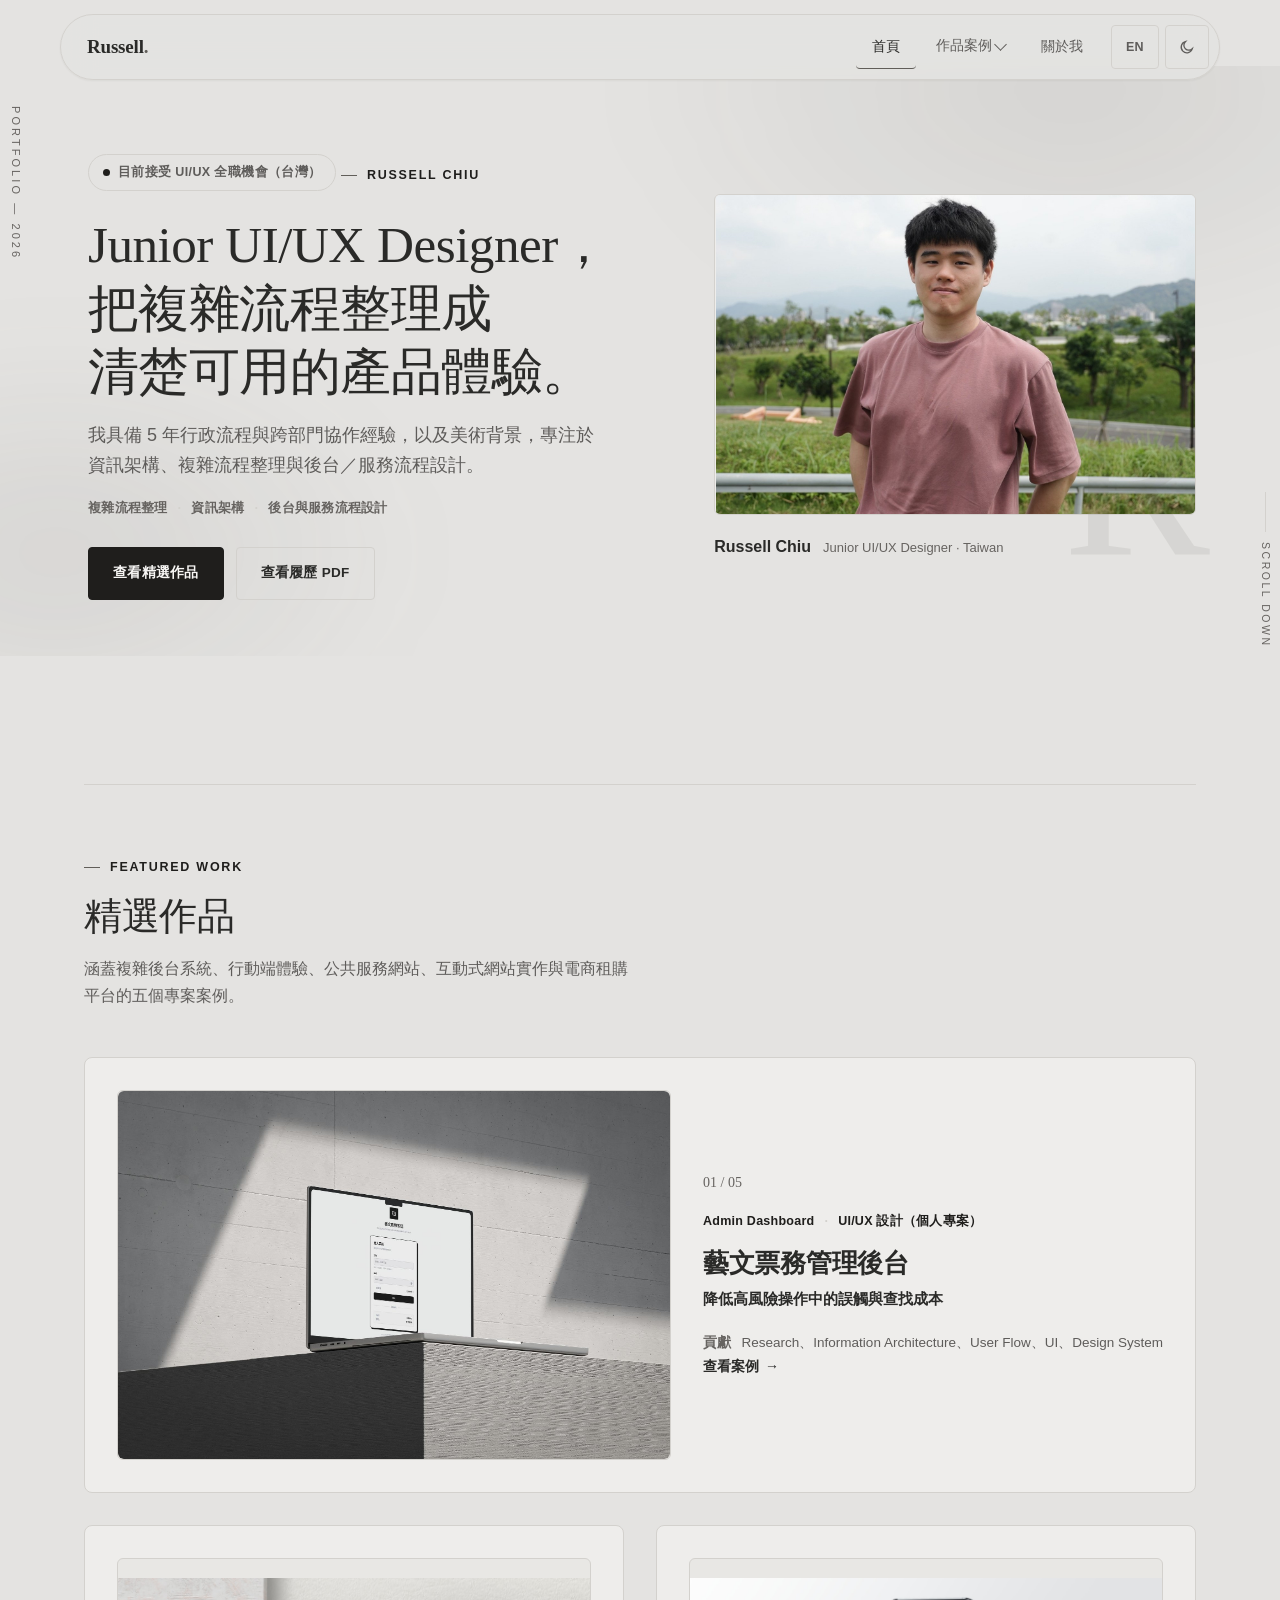
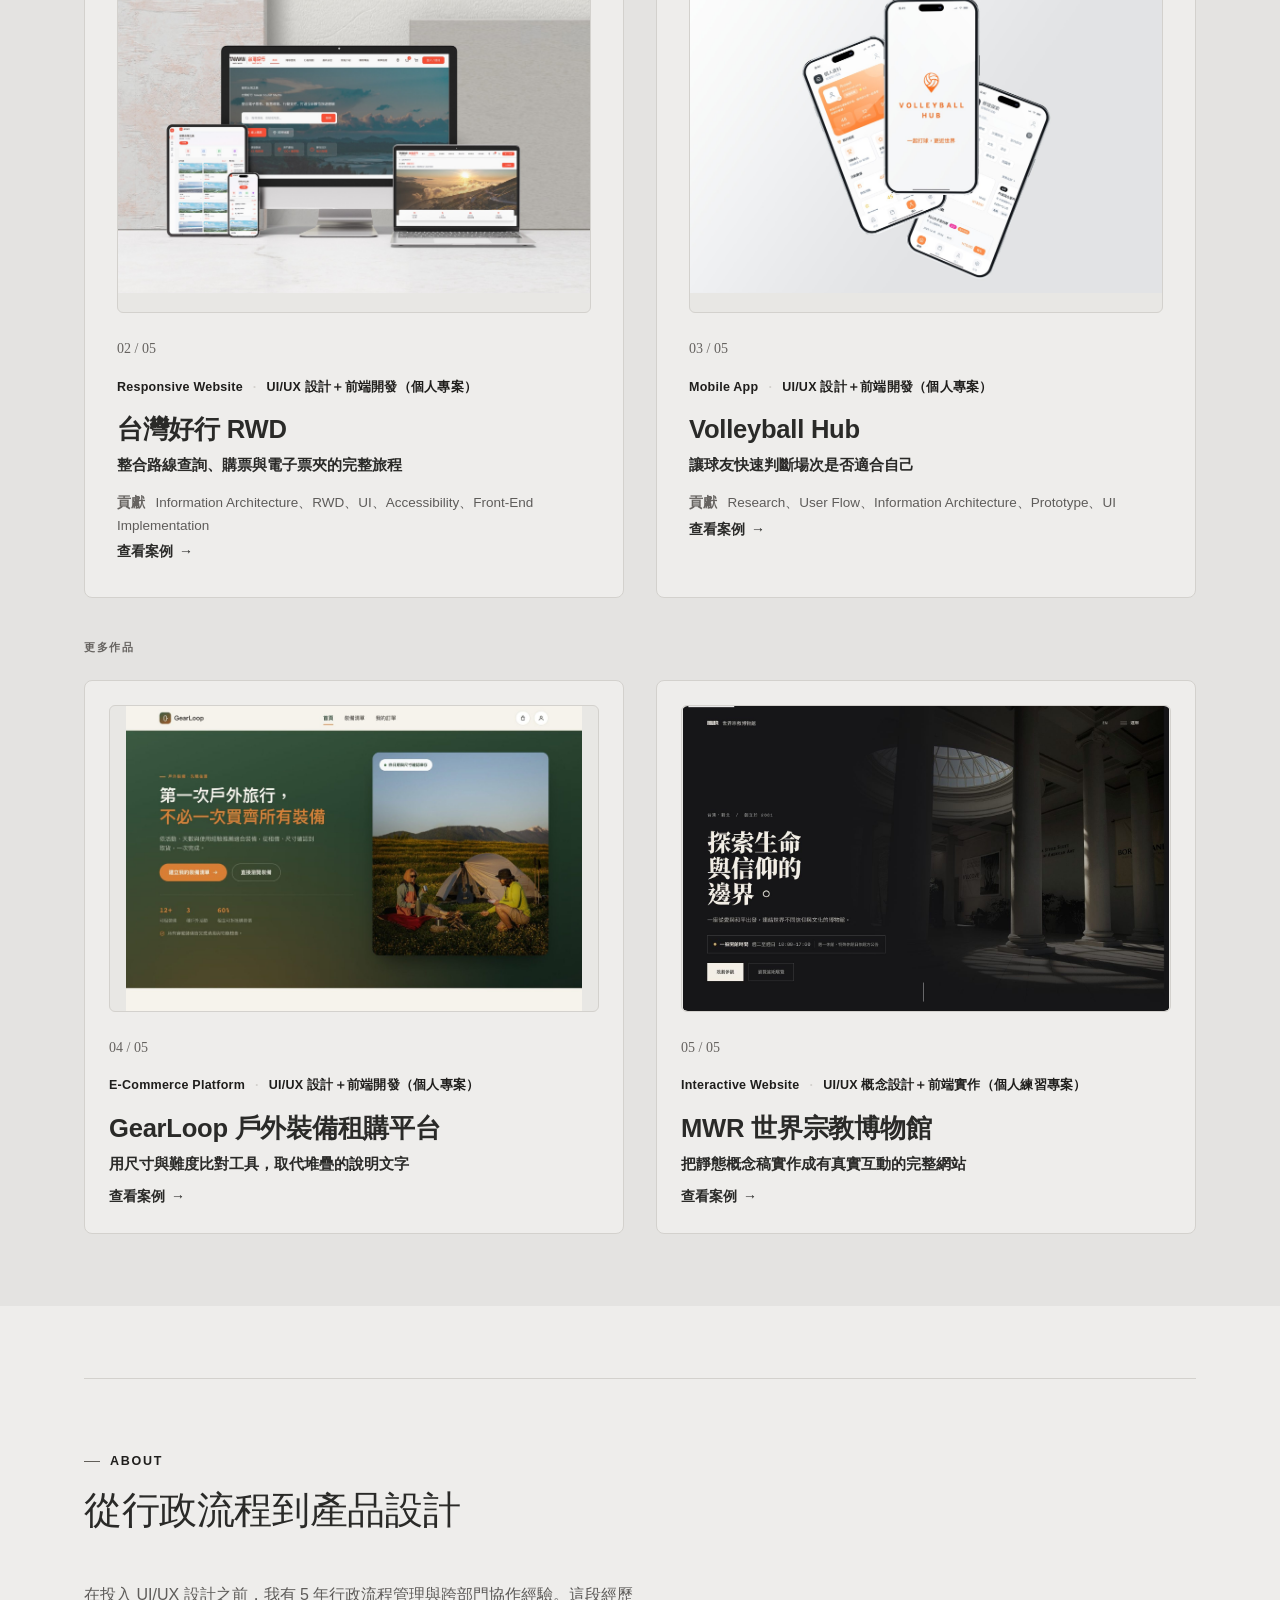
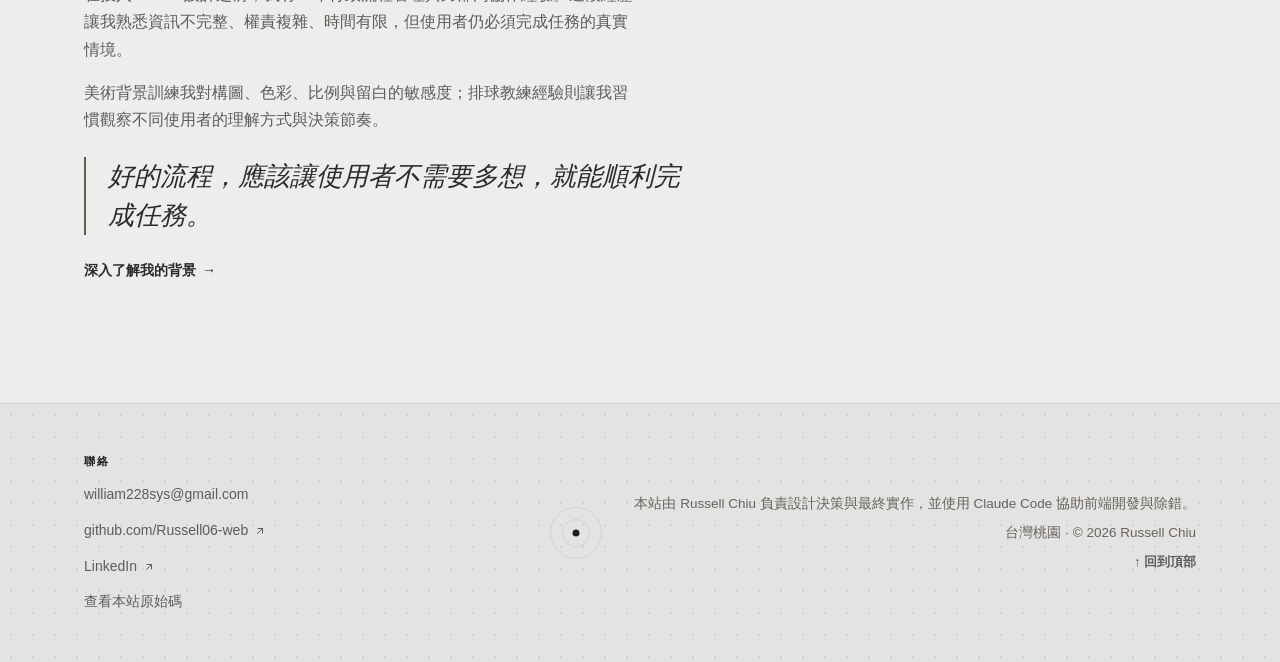
==== commit e50abc5d: "Add unified external-link button group to all case pages Each case page now shows a consistent Live/" ====
--- a/index.html
+++ b/index.html
@@ -222,6 +222,7 @@
       <a href="mailto:william228sys@gmail.com" class="footer-contact-link">william228sys@gmail.com</a>
       <a href="https://github.com/Russell06-web" target="_blank" rel="noopener" class="footer-contact-link">github.com/Russell06-web <svg class="icon-external" aria-hidden="true" viewBox="0 0 24 24" width="12" height="12" fill="none" stroke="currentColor" stroke-width="2" stroke-linecap="round" stroke-linejoin="round"><path d="M7 17 17 7M8 7h9v9"/></svg></a>
       <a href="https://www.linkedin.com/in/志綸-邱-9a3a23399/" target="_blank" rel="noopener" class="footer-contact-link">LinkedIn <svg class="icon-external" aria-hidden="true" viewBox="0 0 24 24" width="12" height="12" fill="none" stroke="currentColor" stroke-width="2" stroke-linecap="round" stroke-linejoin="round"><path d="M7 17 17 7M8 7h9v9"/></svg></a>
+      <a href="https://github.com/Russell06-web/russell06-web.github.io" target="_blank" rel="noopener noreferrer" class="footer-contact-link" data-i18n="case.viewPortfolioSource">查看本站原始碼 <svg class="icon-external" aria-hidden="true" viewBox="0 0 24 24" width="12" height="12" fill="none" stroke="currentColor" stroke-width="2" stroke-linecap="round" stroke-linejoin="round"><path d="M7 17 17 7M8 7h9v9"/></svg></a>
     </div>
     <div class="footer-mark" aria-hidden="true">
       <span class="footer-mark-ring"></span>
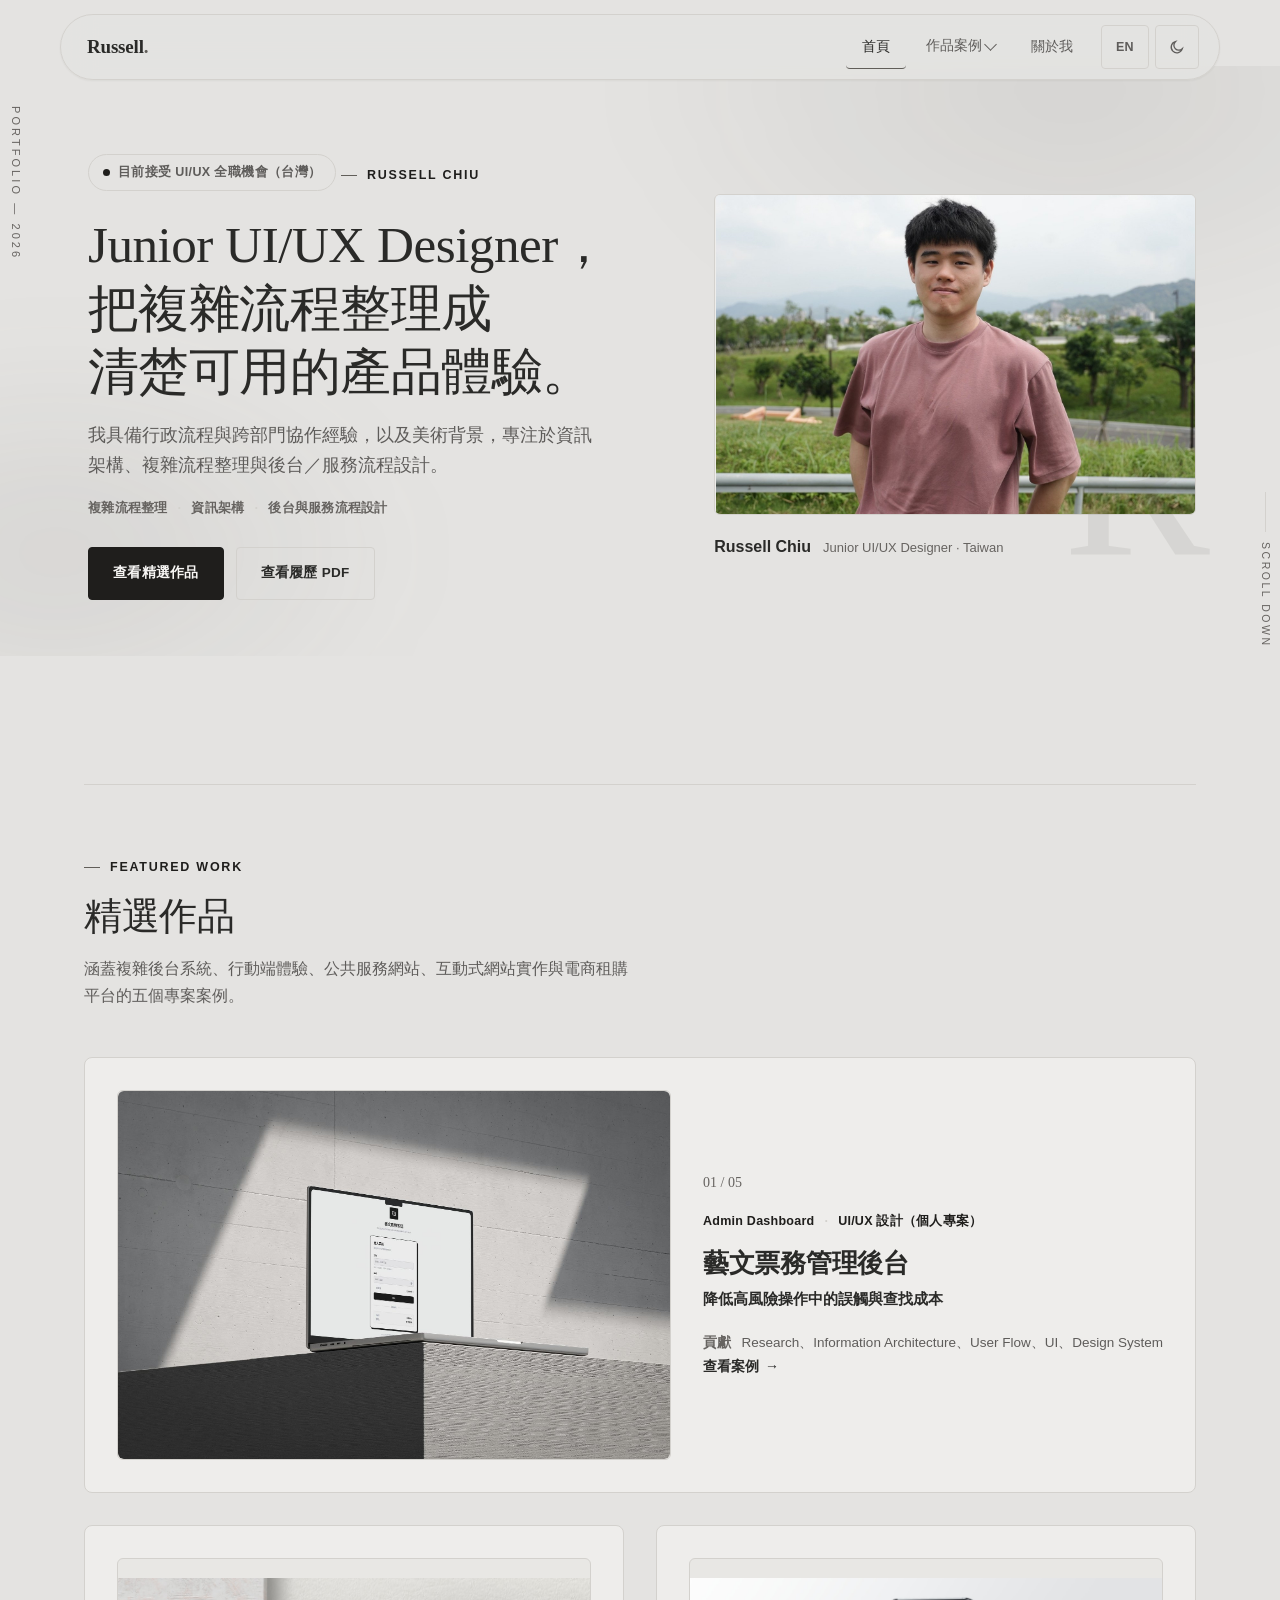
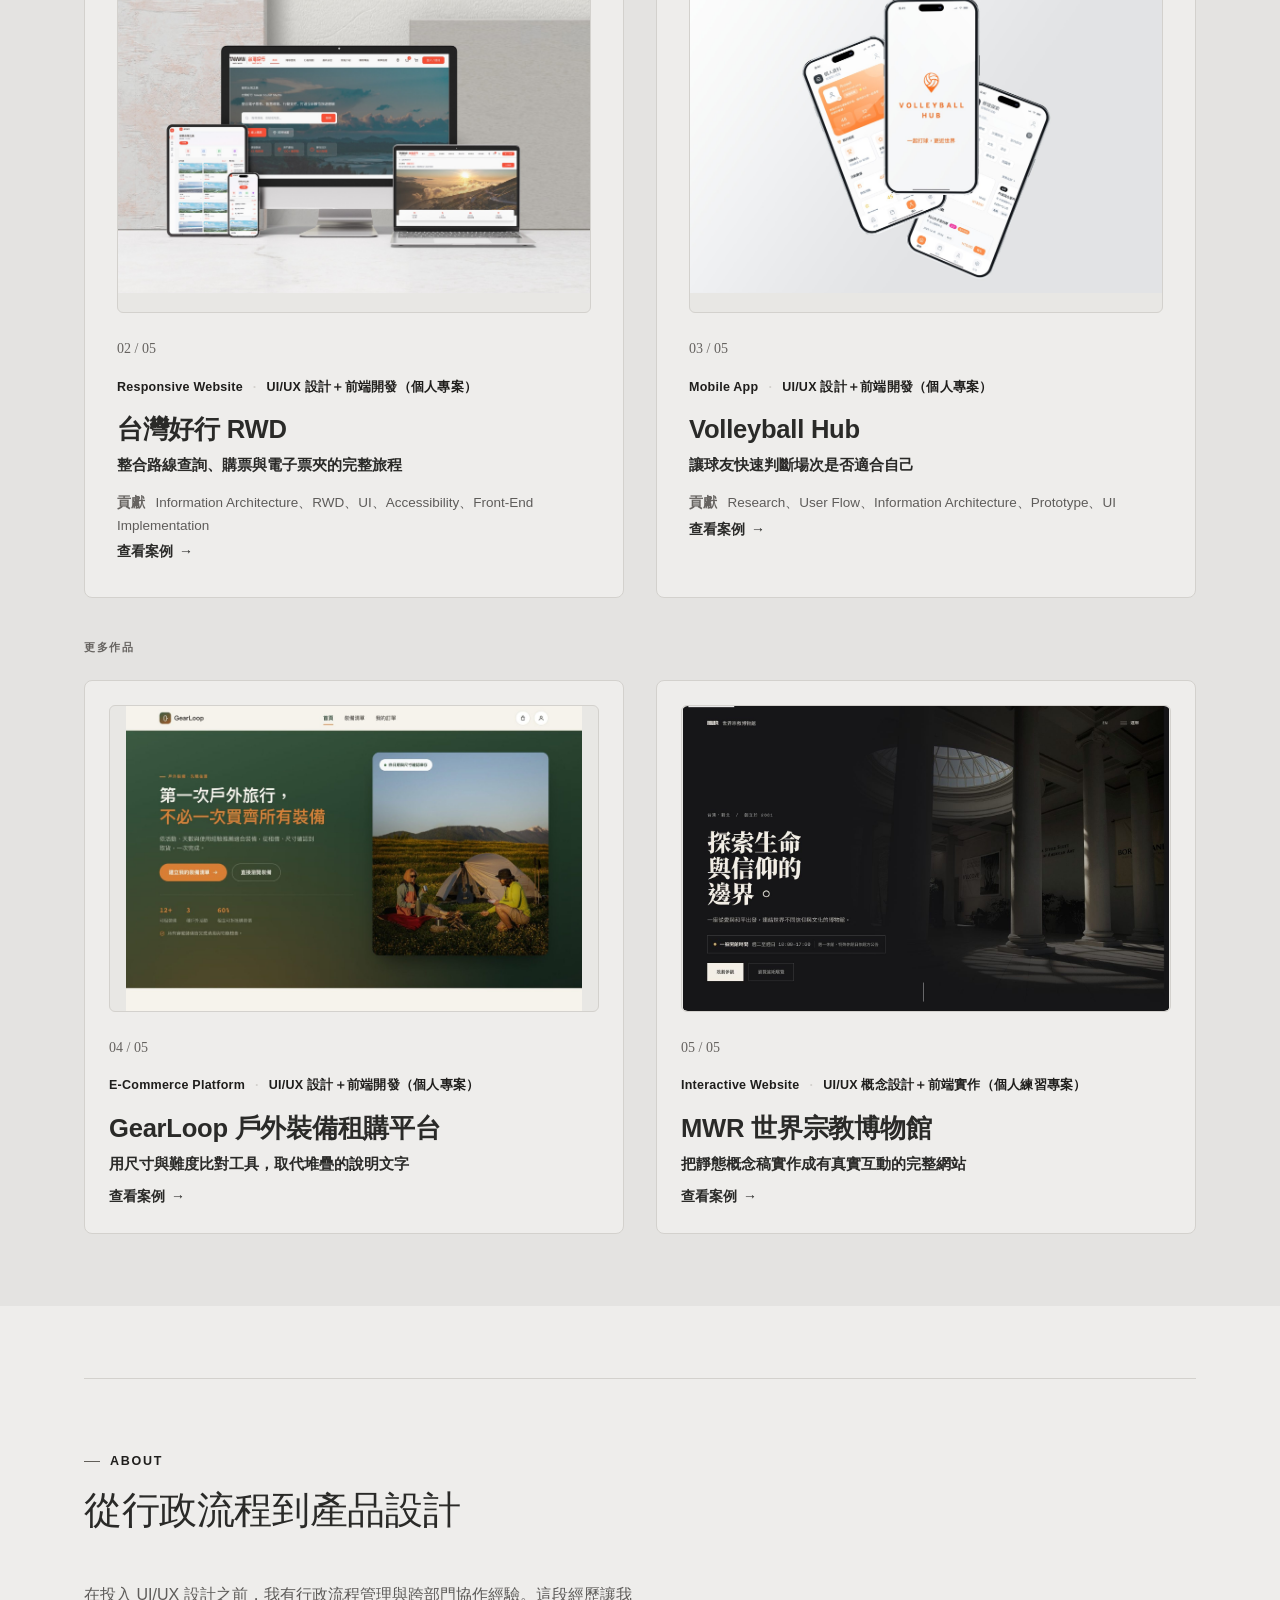
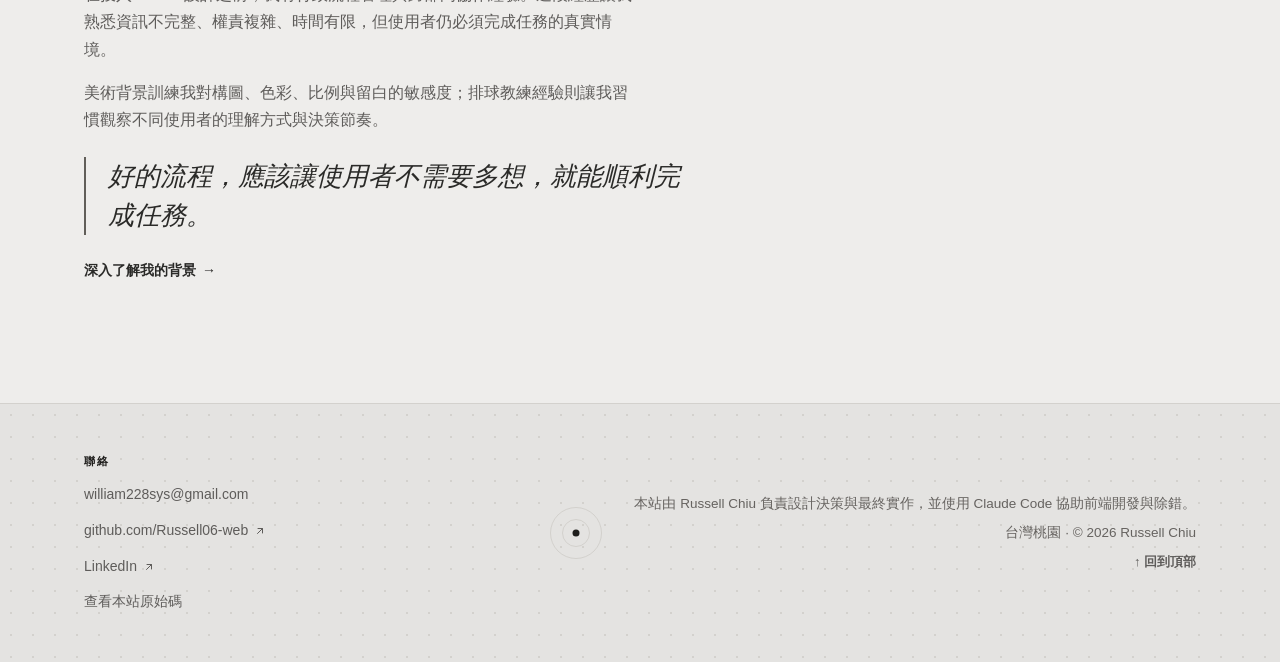
==== commit 45fd47f5: "Remove "5 years" administrative-experience framing from homepage copy Drops the specific year count " ====
--- a/index.html
+++ b/index.html
@@ -70,7 +70,7 @@
       <span class="availability"><i aria-hidden="true"></i><span data-i18n="home.hero.availability">目前接受 UI/UX 全職機會（台灣）</span></span>
       <span class="eyebrow">RUSSELL CHIU</span>
       <h1 class="hero-title" data-i18n="home.hero.h1">Junior UI/UX Designer，把複雜流程整理成清楚可用的產品體驗。</h1>
-      <p class="hero-lede" data-i18n="home.lede">我具備 5 年行政流程與跨部門協作經驗，以及美術背景，專注於資訊架構、複雜流程整理與後台／服務流程設計。</p>
+      <p class="hero-lede" data-i18n="home.lede">我具備行政流程與跨部門協作經驗，以及美術背景，專注於資訊架構、複雜流程整理與後台／服務流程設計。</p>
       <p class="hero-skills">
         <span data-i18n="home.strengths.1.title">複雜流程整理</span>
         <span data-i18n="home.strengths.2.title">資訊架構</span>
@@ -205,7 +205,7 @@
       <h2 id="about-strengths-title" data-i18n="home.about.h2">從行政流程到產品設計</h2>
     </div>
     <div class="about-body reveal">
-      <p data-i18n="home.about.body1">在投入 UI/UX 設計之前，我有 5 年行政流程管理與跨部門協作經驗。這段經歷讓我熟悉資訊不完整、權責複雜、時間有限，但使用者仍必須完成任務的真實情境。</p>
+      <p data-i18n="home.about.body1">在投入 UI/UX 設計之前，我有行政流程管理與跨部門協作經驗。這段經歷讓我熟悉資訊不完整、權責複雜、時間有限，但使用者仍必須完成任務的真實情境。</p>
       <p data-i18n="home.about.body2">美術背景訓練我對構圖、色彩、比例與留白的敏感度；排球教練經驗則讓我習慣觀察不同使用者的理解方式與決策節奏。</p>
       <blockquote class="case-quote" data-i18n="home.about.quote">好的流程，應該讓使用者不需要多想，就能順利完成任務。</blockquote>
       <a href="about.html" class="link-arrow"><span data-i18n="home.aboutPreview.cta">深入了解我的背景</span> <span class="arrow">→</span></a>
--- a/css/style.css
+++ b/css/style.css
@@ -333,7 +333,7 @@
   align-items: center;
   justify-content: space-between;
   height: 66px;
-  padding: 0 10px 0 26px;
+  padding: 0 20px 0 26px;
   border-radius: 999px;
   border: 1px solid var(--color-border);
   background: var(--nav-bg);
@@ -1936,6 +1936,22 @@
   }
 }
 
+@media (max-width: 480px) {
+  .case-links {
+    flex-direction: column;
+    align-items: stretch;
+  }
+
+  .case-links .btn {
+    flex: 1 1 auto;
+    width: 100%;
+    min-height: 52px;
+    justify-content: center;
+    text-align: center;
+    white-space: nowrap;
+  }
+}
+
 /* ==========================================================================
    High-contrast preference
    ========================================================================== */
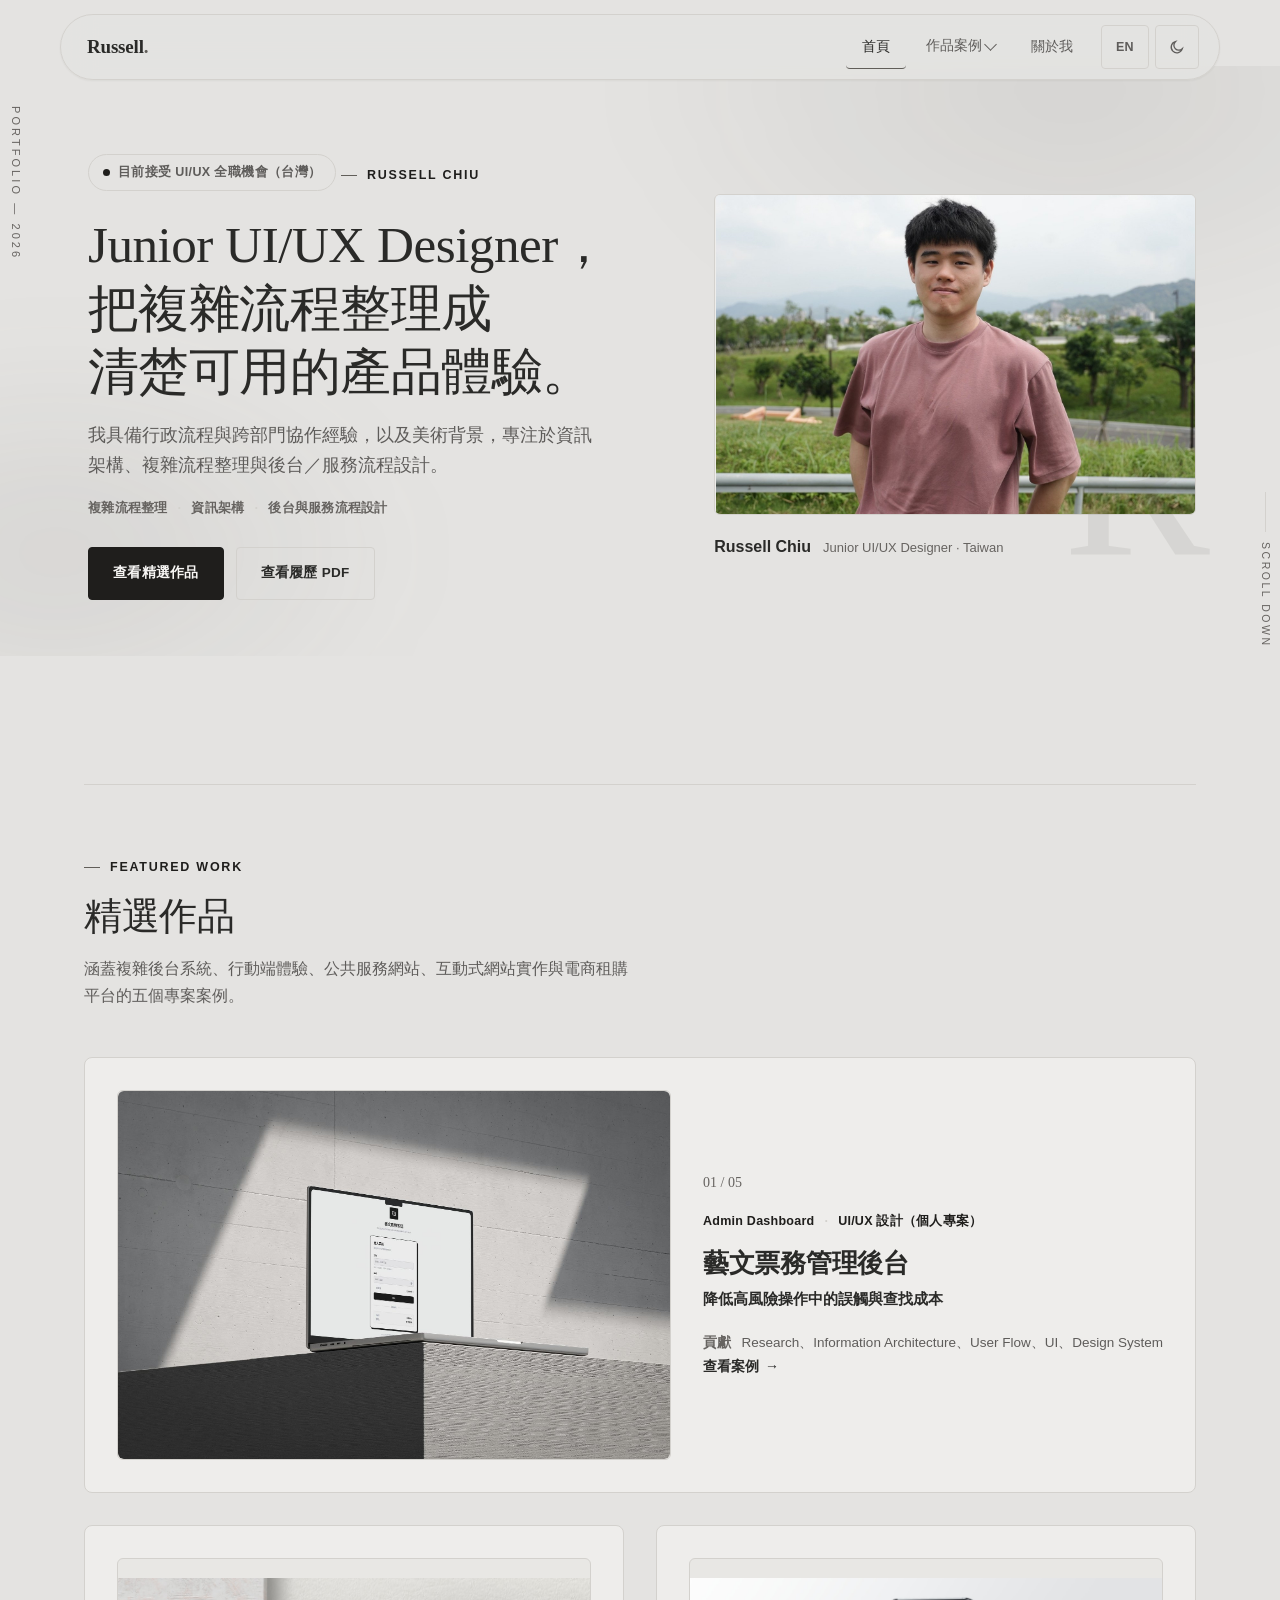
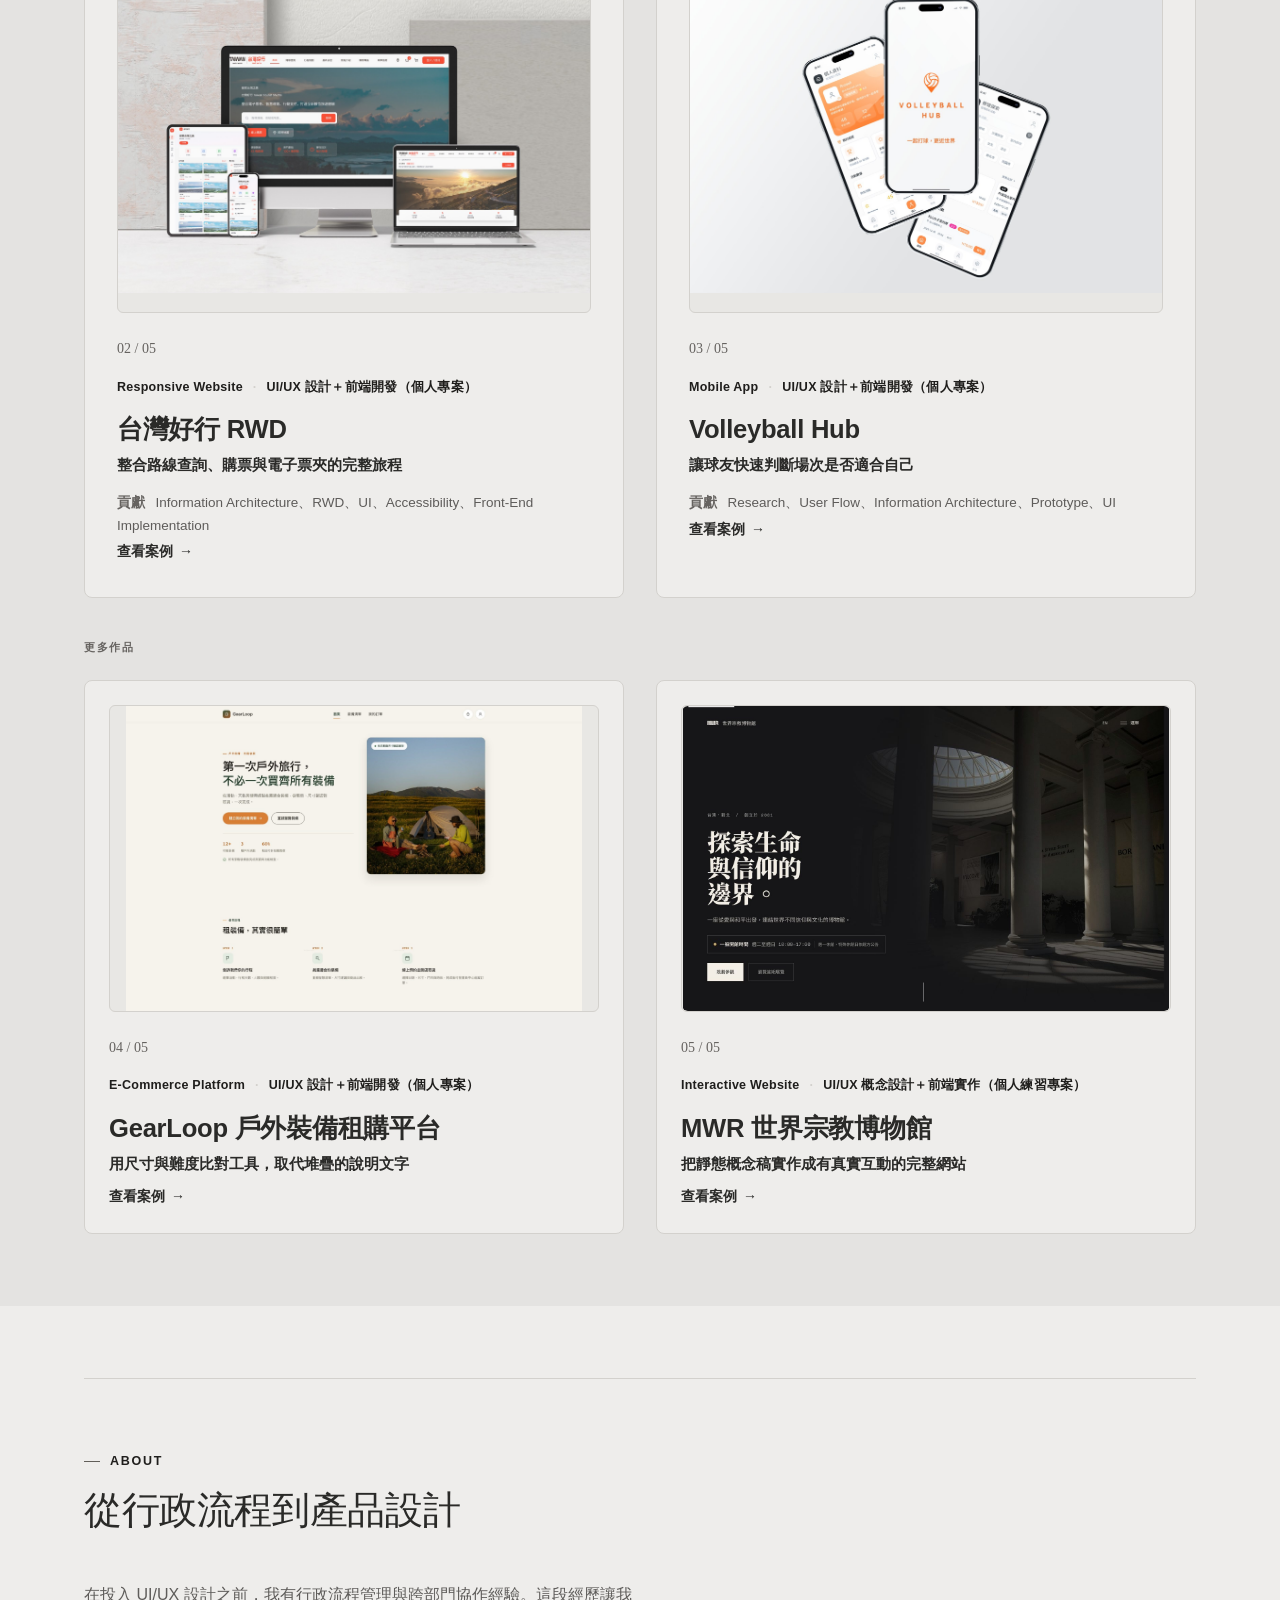
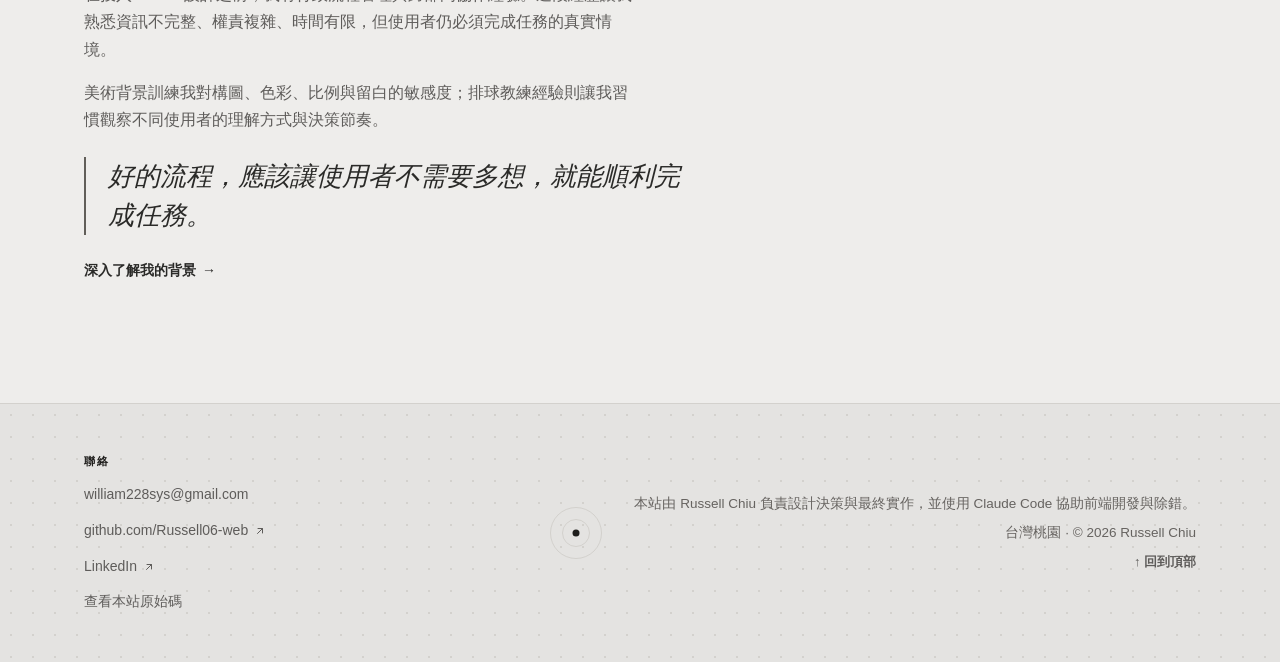
==== commit 14d63853: "Replace GearLoop hero/card art with plain screenshots Swaps the composited dark-green-gradient treat" ====
--- a/index.html
+++ b/index.html
@@ -162,7 +162,7 @@
 
       <a class="project-card project-card--compact reveal" href="projects/outdoor-gear-rental.html">
         <div class="project-media">
-          <img src="assets/images/gearloop/homepage-card.jpg" alt="GearLoop 首頁，深綠主視覺搭配露營照片與先租後買訴求" loading="lazy" decoding="async" width="2000" height="1333" />
+          <img src="assets/images/gearloop/homepage-card.jpg" alt="GearLoop 首頁，帳篷露營情境照片與「先租後買」訴求文案" loading="lazy" decoding="async" width="2000" height="1333" />
         </div>
         <div class="project-info">
           <span class="project-index" data-i18n="project.number.4">04 / 05</span>
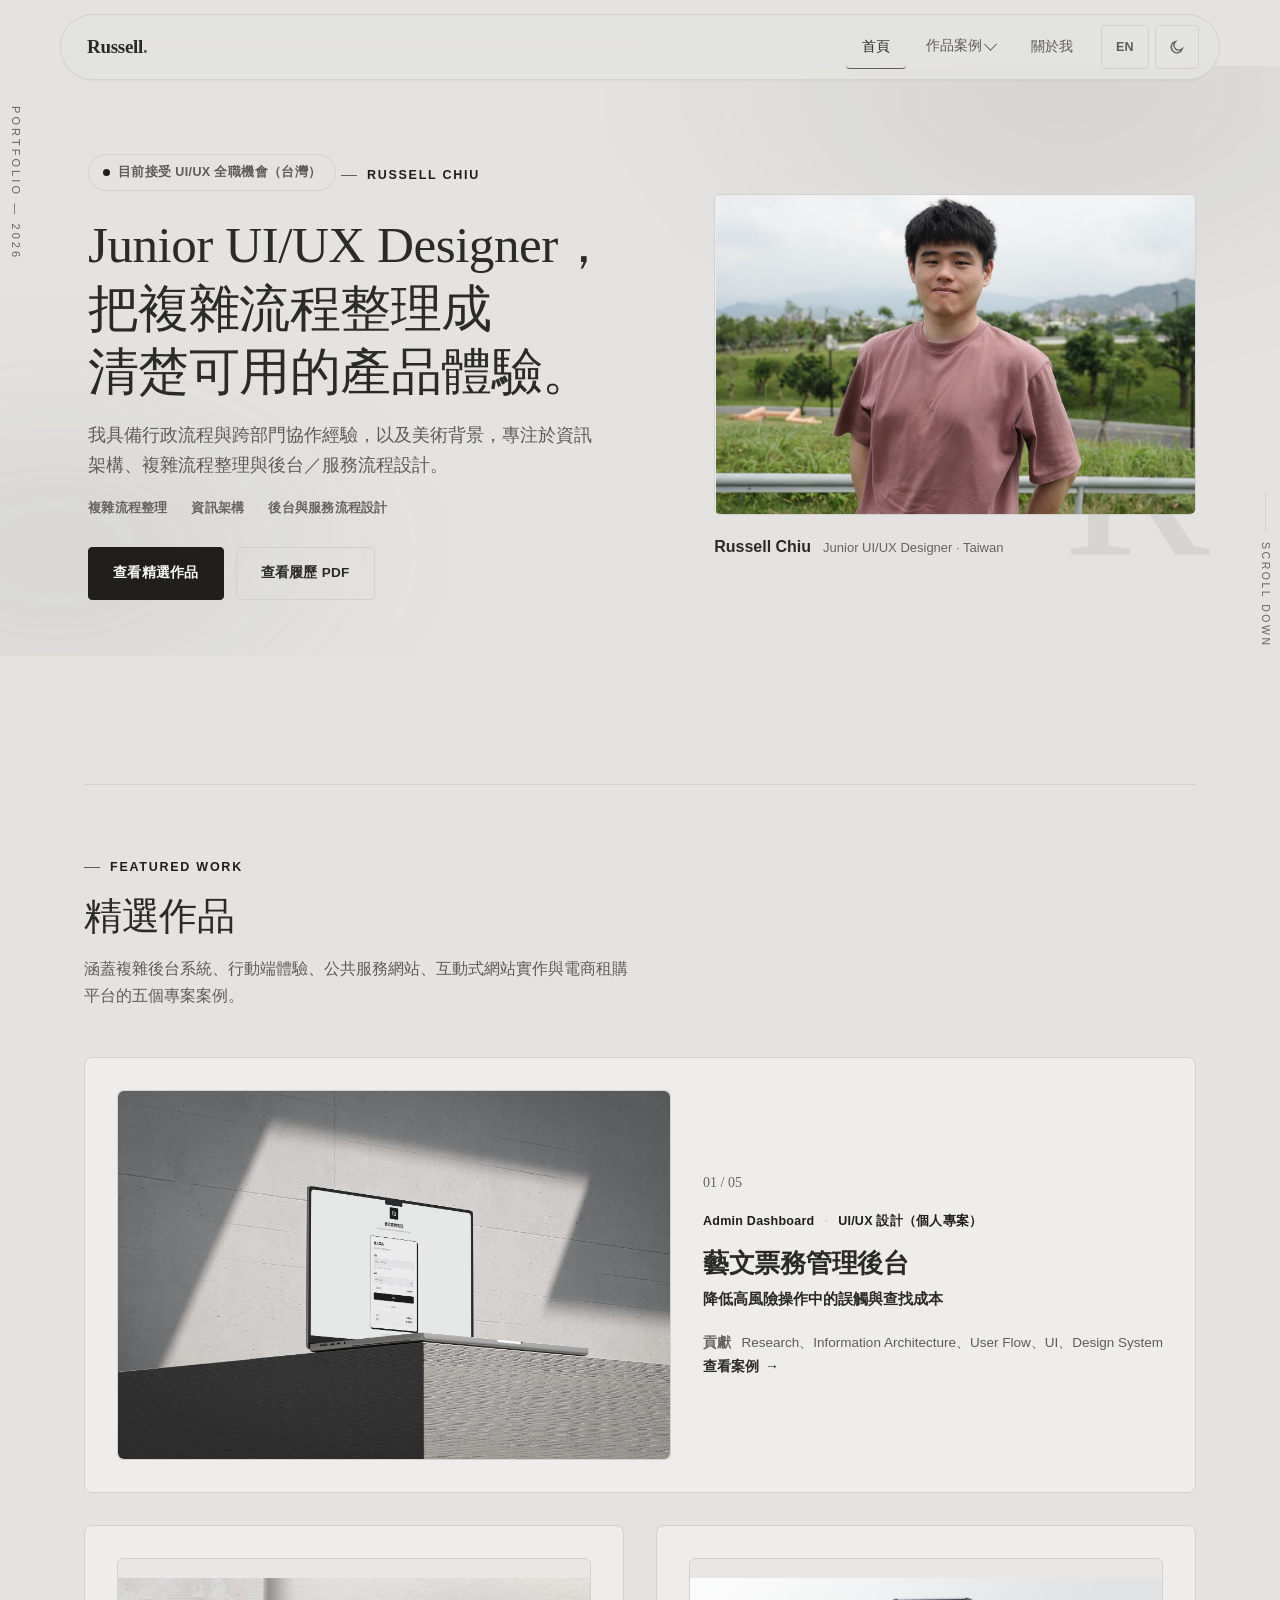
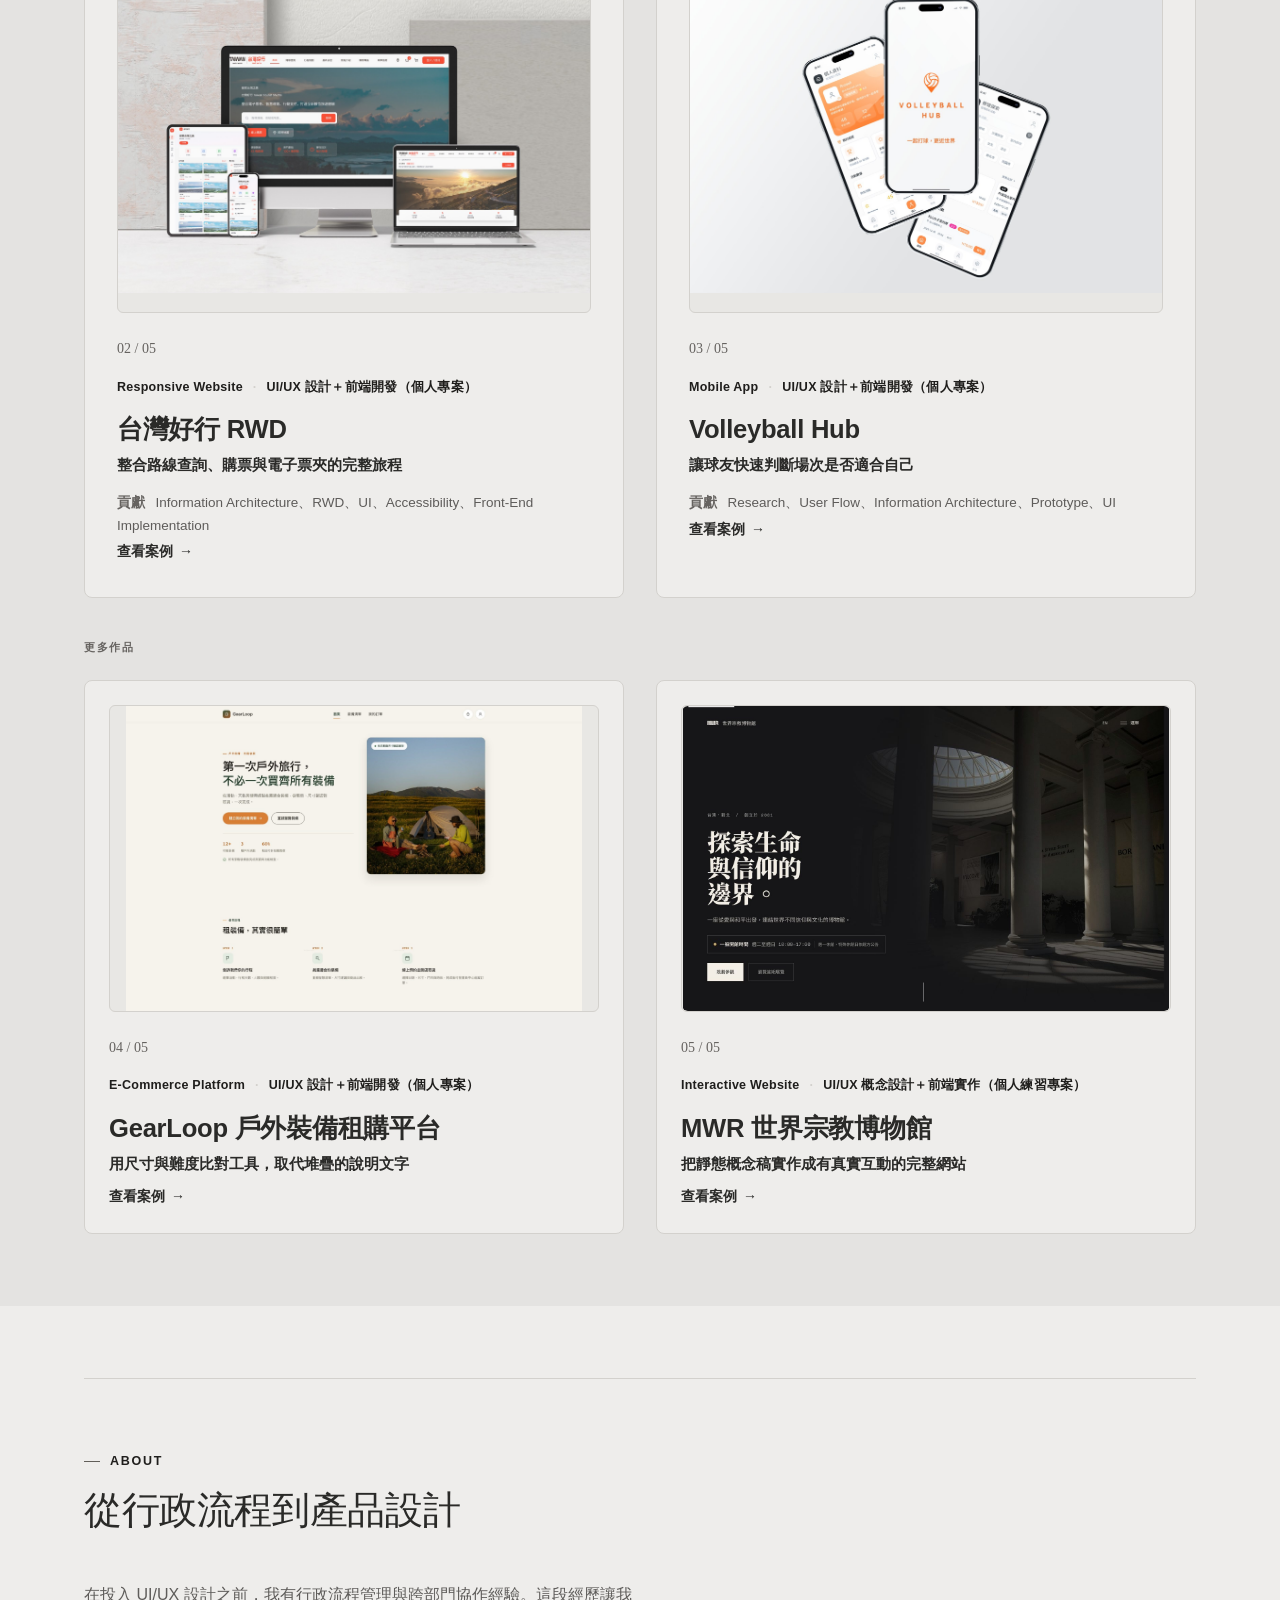
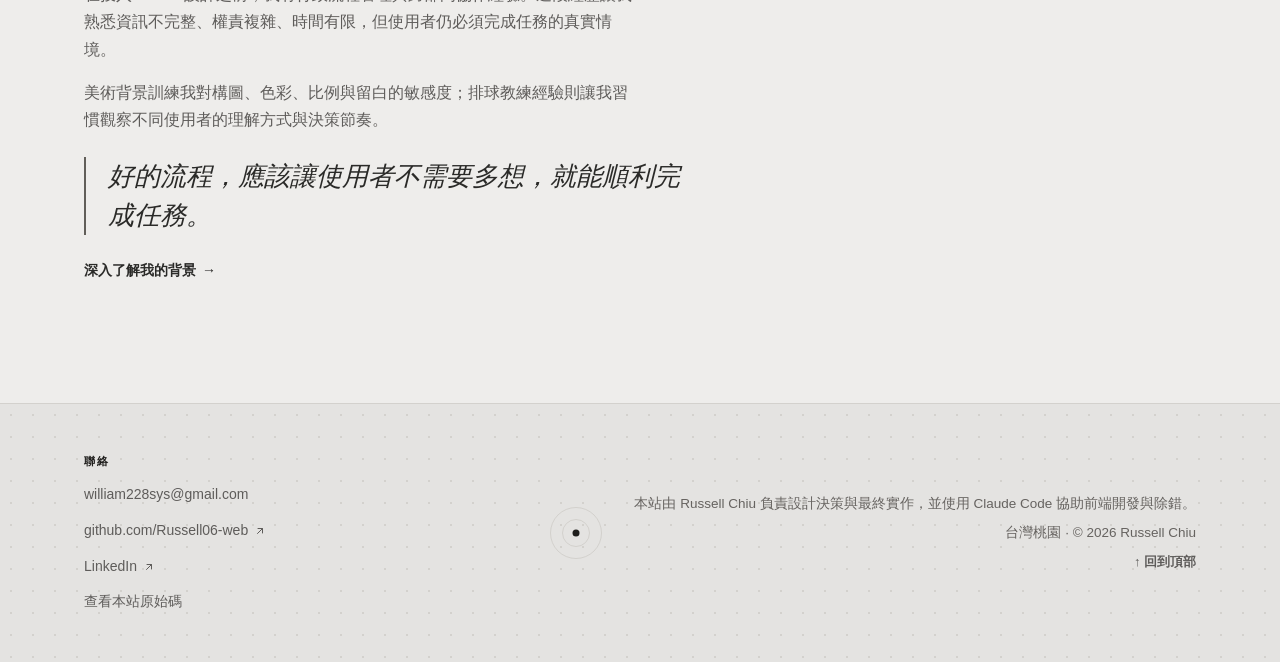
==== commit bf14f8d2: "Add a proper SVG wordmark logo for the nav Replaces the plain-text "Russell." nav-logo with an inlin" ====
--- a/index.html
+++ b/index.html
@@ -31,7 +31,11 @@
 
 <nav class="site-nav">
   <div class="container nav-inner">
-    <a href="index.html" class="nav-logo">Russell<span>.</span></a>
+    <a href="index.html" class="nav-logo" data-i18n-aria="nav.logoAria" aria-label="Russell Chiu，回到首頁">
+      <svg width="78" height="22" viewBox="0 0 78 22" xmlns="http://www.w3.org/2000/svg" aria-hidden="true" focusable="false">
+        <text x="0" y="17" font-family="Georgia, &apos;Times New Roman&apos;, &apos;Hiragino Sans&apos;, &apos;PingFang TC&apos;, serif" font-size="19" font-weight="600" letter-spacing="-0.3" fill="currentColor">Russell<tspan class="nav-logo-dot">.</tspan></text>
+      </svg>
+    </a>
     <div class="nav-right">
       <ul class="nav-links" id="primary-nav">
         <li><a href="index.html" class="active" data-i18n="nav.home">首頁</a></li>
--- a/css/style.css
+++ b/css/style.css
@@ -352,14 +352,17 @@
 }
 
 .nav-logo {
-  font-family: var(--font-display);
-  font-weight: 600;
-  font-size: 19px;
-  letter-spacing: -0.01em;
-}
-
-.nav-logo span {
-  color: var(--color-accent-secondary);
+  display: inline-flex;
+  align-items: center;
+  color: var(--color-text-primary);
+}
+
+.nav-logo svg {
+  display: block;
+}
+
+.nav-logo-dot {
+  fill: var(--color-accent-secondary);
 }
 
 .nav-links {
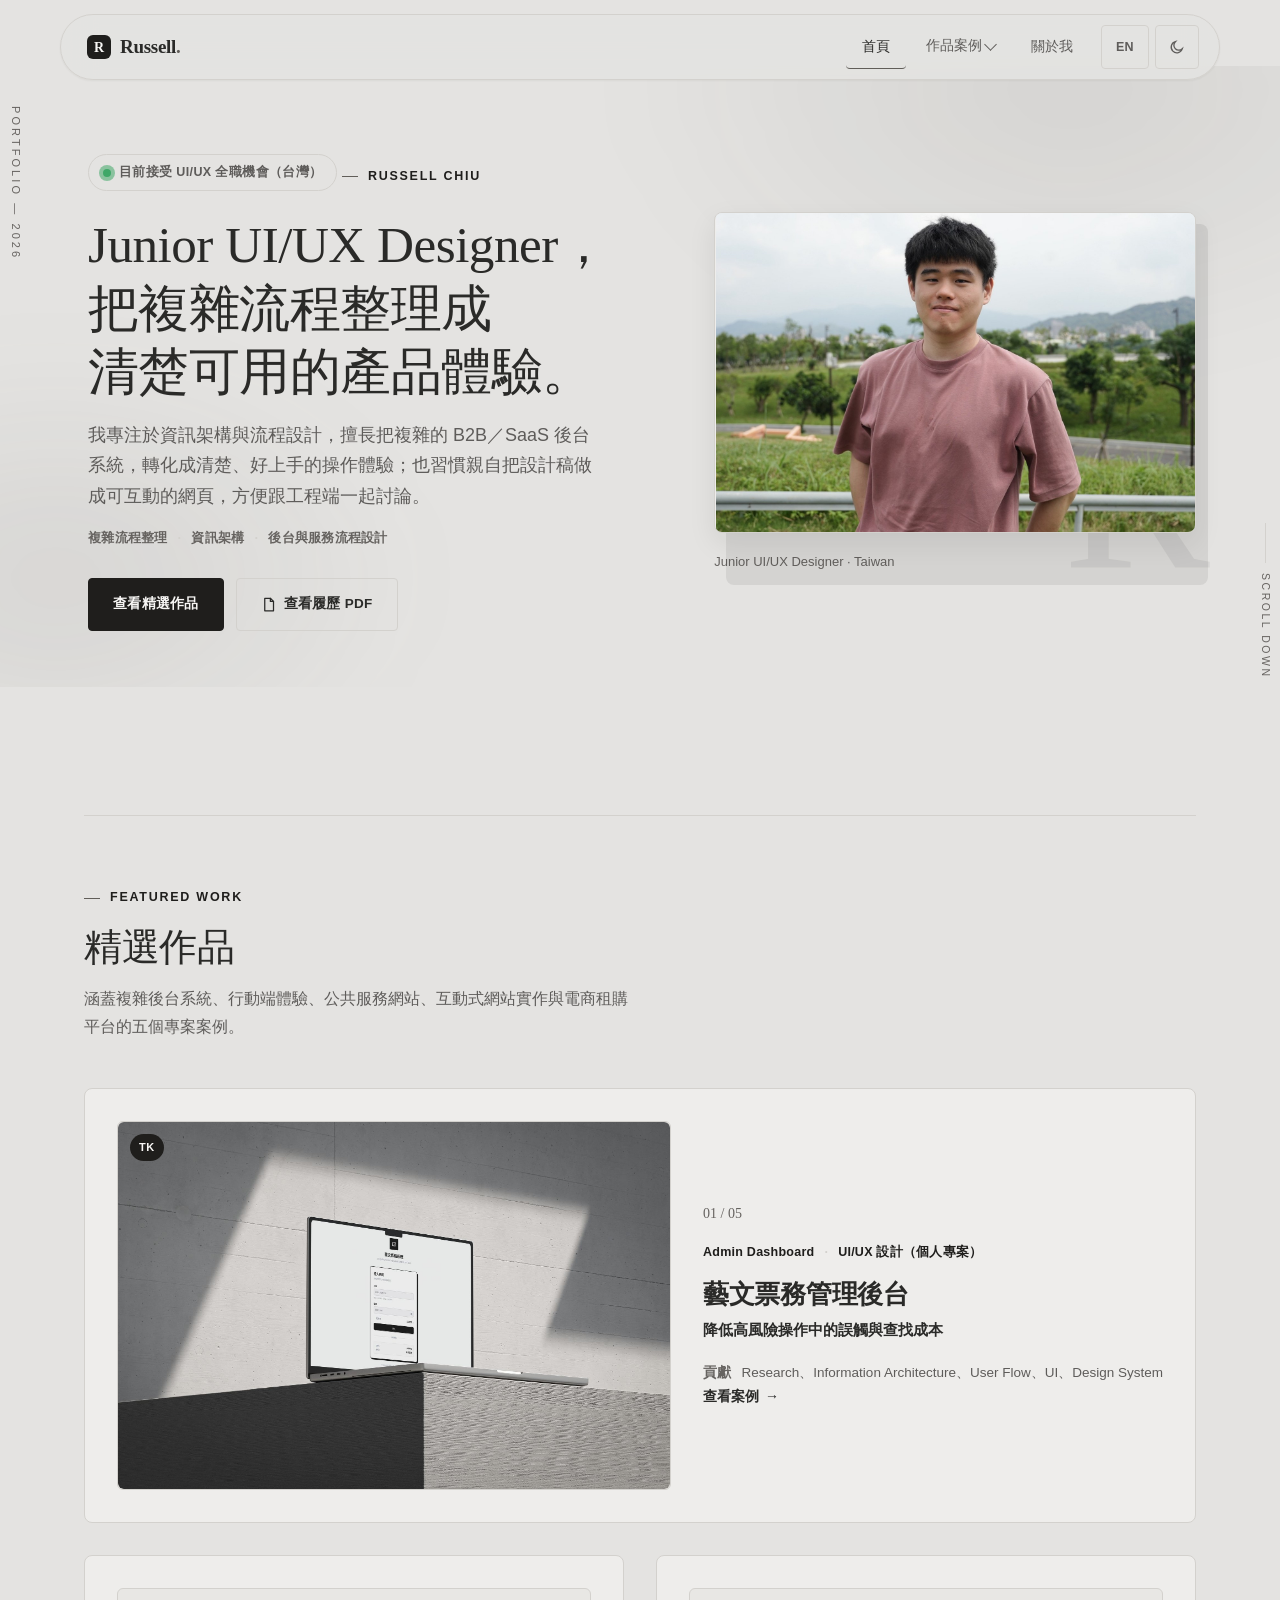
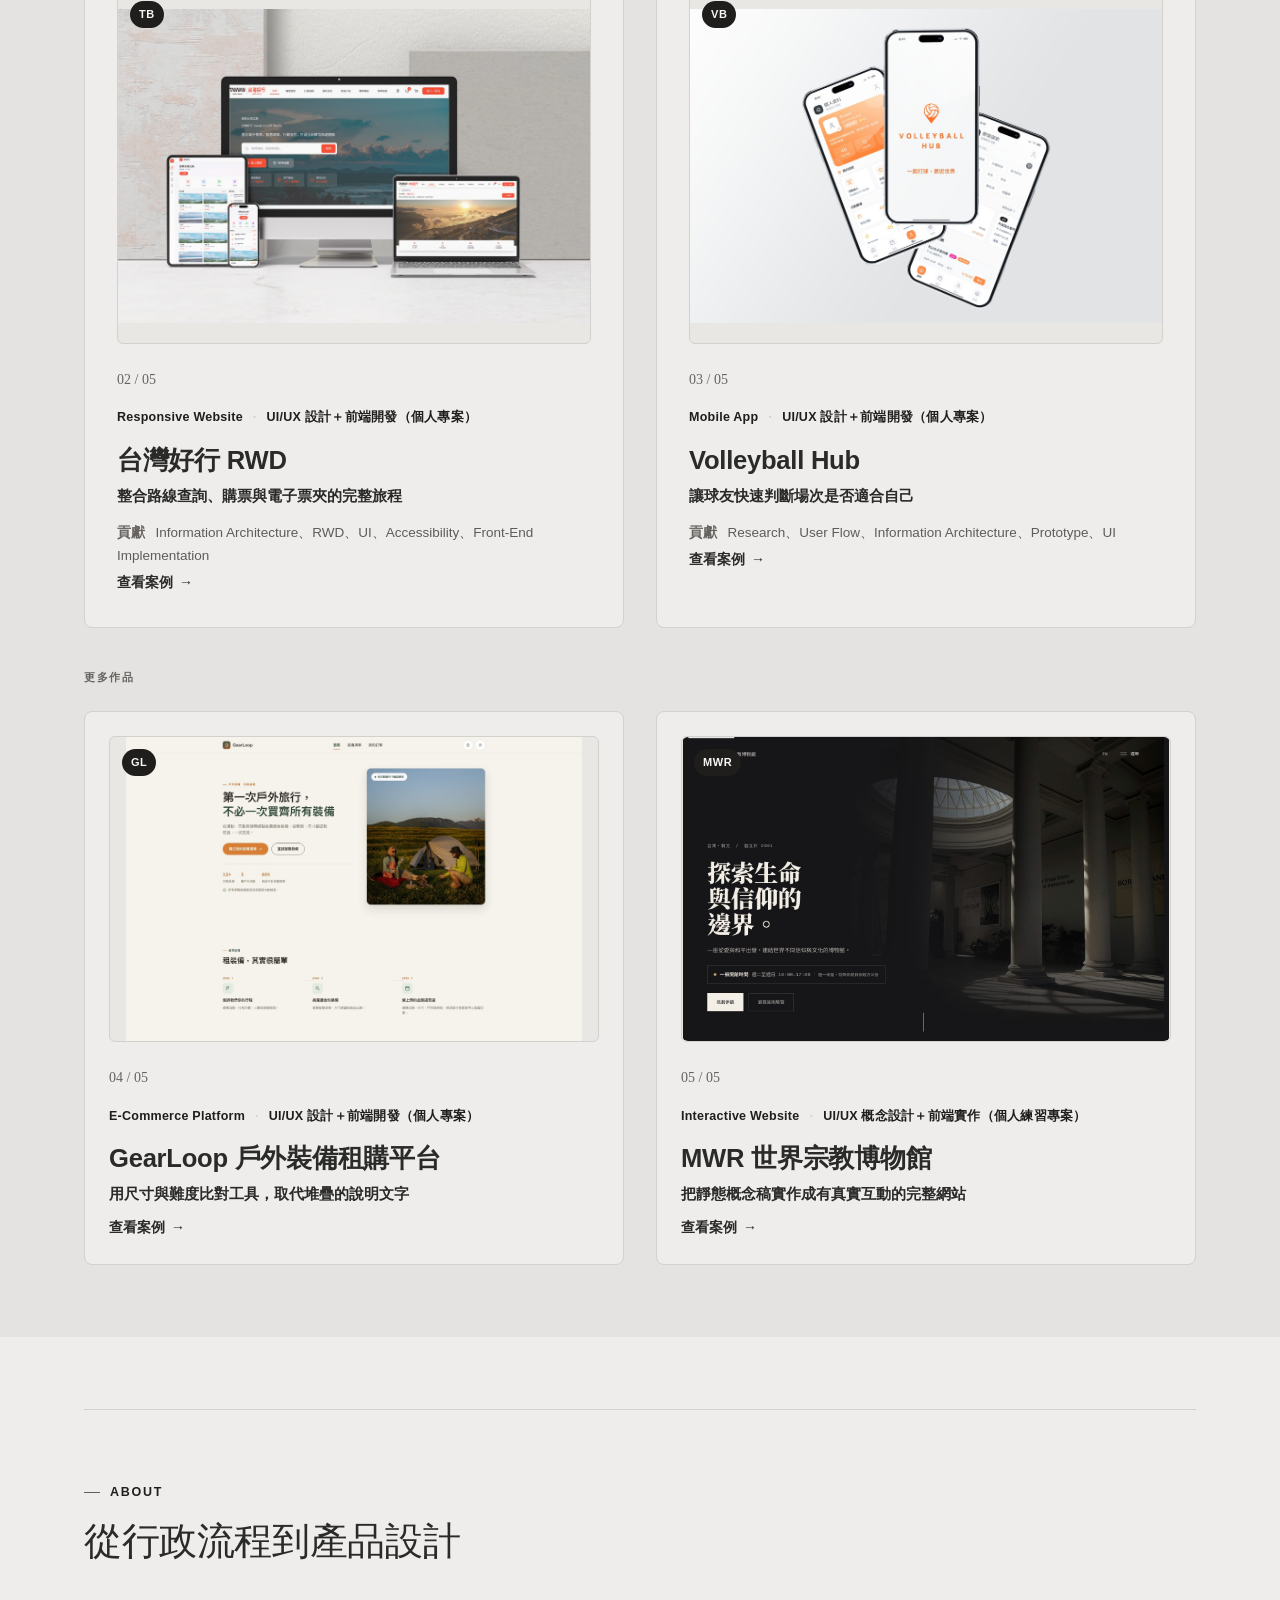
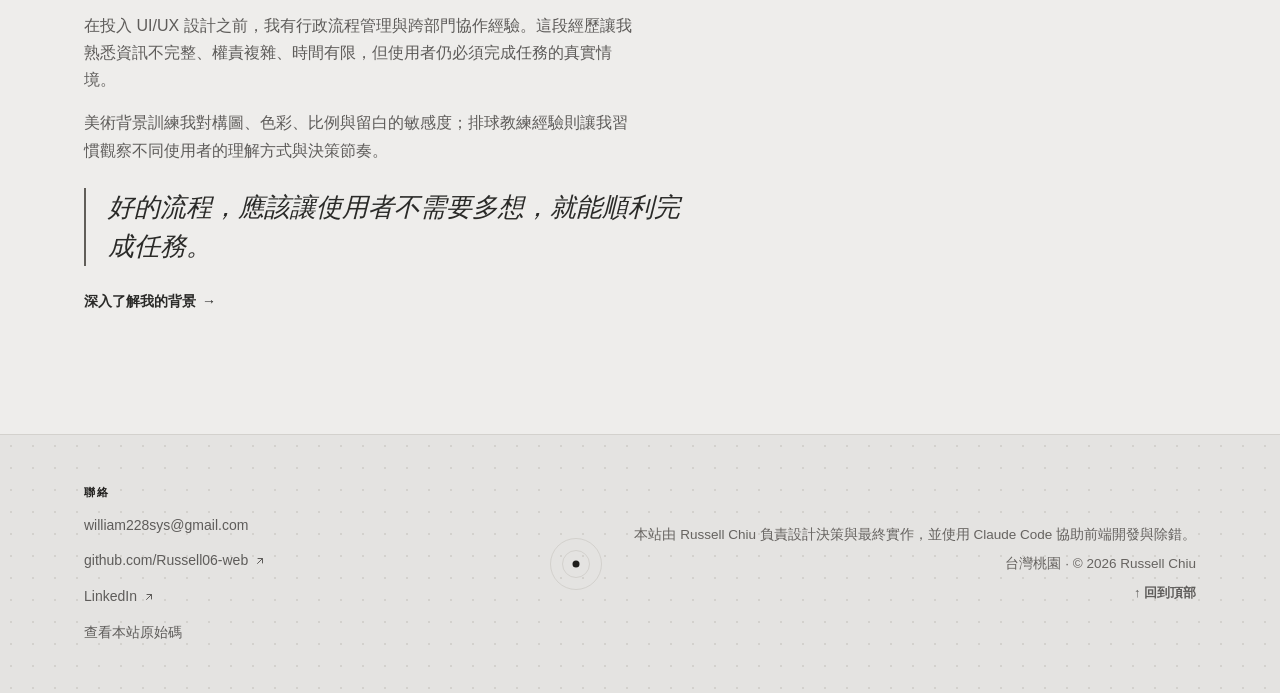
==== commit 91d65d9e: "Refine portfolio branding and reduce AI-generated feel" ====
--- a/index.html
+++ b/index.html
@@ -32,6 +32,10 @@
 <nav class="site-nav">
   <div class="container nav-inner">
     <a href="index.html" class="nav-logo" data-i18n-aria="nav.logoAria" aria-label="Russell Chiu，回到首頁">
+      <svg class="nav-logo-badge" width="24" height="24" viewBox="0 0 24 24" xmlns="http://www.w3.org/2000/svg" aria-hidden="true" focusable="false">
+        <rect x="0" y="0" width="24" height="24" rx="6" />
+        <text x="12" y="17" font-family="Georgia, &apos;Times New Roman&apos;, serif" font-size="14" font-weight="700" text-anchor="middle">R</text>
+      </svg>
       <svg width="78" height="22" viewBox="0 0 78 22" xmlns="http://www.w3.org/2000/svg" aria-hidden="true" focusable="false">
         <text x="0" y="17" font-family="Georgia, &apos;Times New Roman&apos;, &apos;Hiragino Sans&apos;, &apos;PingFang TC&apos;, serif" font-size="19" font-weight="600" letter-spacing="-0.3" fill="currentColor">Russell<tspan class="nav-logo-dot">.</tspan></text>
       </svg>
@@ -74,7 +78,7 @@
       <span class="availability"><i aria-hidden="true"></i><span data-i18n="home.hero.availability">目前接受 UI/UX 全職機會（台灣）</span></span>
       <span class="eyebrow">RUSSELL CHIU</span>
       <h1 class="hero-title" data-i18n="home.hero.h1">Junior UI/UX Designer，把複雜流程整理成清楚可用的產品體驗。</h1>
-      <p class="hero-lede" data-i18n="home.lede">我具備行政流程與跨部門協作經驗，以及美術背景，專注於資訊架構、複雜流程整理與後台／服務流程設計。</p>
+      <p class="hero-lede" data-i18n="home.lede">我專注於資訊架構與流程設計，擅長把複雜的 B2B／SaaS 後台系統，轉化成清楚、好上手的操作體驗；也習慣親自把設計稿做成可互動的網頁，方便跟工程端一起討論。</p>
       <p class="hero-skills">
         <span data-i18n="home.strengths.1.title">複雜流程整理</span>
         <span data-i18n="home.strengths.2.title">資訊架構</span>
@@ -82,7 +86,7 @@
       </p>
       <div class="btn-row">
         <a href="#work" class="btn btn-primary" data-i18n="home.btn.work">查看精選作品</a>
-        <a href="assets/resume/Russell-Chiu-Resume.pdf" target="_blank" rel="noopener" class="btn btn-ghost" data-i18n="home.contact.resumeBtn">查看履歷 PDF</a>
+        <a href="assets/resume/Russell-Chiu-Resume.pdf" target="_blank" rel="noopener" class="btn btn-ghost"><svg class="btn-icon" aria-hidden="true" viewBox="0 0 24 24" width="15" height="15" fill="none" stroke="currentColor" stroke-width="2" stroke-linecap="round" stroke-linejoin="round"><path d="M6 2h9l5 5v15H6z"/><path d="M15 2v5h5"/></svg><span data-i18n="home.contact.resumeBtn">查看履歷 PDF</span></a>
       </div>
     </div>
     <div class="hero-visual hero-featured-case reveal">
@@ -91,7 +95,6 @@
           <img src="assets/images/profile/hero-featured.jpg" alt="Russell Chiu 大頭照" loading="eager" fetchpriority="high" decoding="async" width="1500" height="1000" />
         </div>
         <div class="hero-featured-caption">
-          <strong>Russell Chiu</strong>
           <span data-i18n="home.hero.captionRole">Junior UI/UX Designer · Taiwan</span>
         </div>
       </div>
@@ -113,6 +116,7 @@
     <div class="project-grid">
       <a class="project-card reveal" href="projects/art-ticketing.html">
         <div class="project-media">
+          <span class="project-badge" aria-hidden="true">TK</span>
           <img src="assets/images/ticketing/homepage-login.jpg" alt="藝文票務管理後台登入畫面，筆電螢幕顯示系統登入表單" loading="lazy" decoding="async" width="2000" height="1333" />
         </div>
         <div class="project-info">
@@ -130,6 +134,7 @@
 
       <a class="project-card reveal" href="projects/taiwan-tourbus.html">
         <div class="project-media">
+          <span class="project-badge" aria-hidden="true">TB</span>
           <img src="assets/images/tourbus/homepage-devices.jpg" alt="台灣好行 RWD 網站於桌機、平板與手機的呈現畫面" loading="lazy" decoding="async" width="2000" height="1333" />
         </div>
         <div class="project-info">
@@ -147,6 +152,7 @@
 
       <a class="project-card reveal" href="projects/volleyball-hub.html">
         <div class="project-media">
+          <span class="project-badge" aria-hidden="true">VB</span>
           <img src="assets/images/volleyball/homepage-phones.jpg" alt="Volleyball Hub App 三支手機呈現的介面畫面" loading="lazy" decoding="async" width="2000" height="1333" />
         </div>
         <div class="project-info">
@@ -166,6 +172,7 @@
 
       <a class="project-card project-card--compact reveal" href="projects/outdoor-gear-rental.html">
         <div class="project-media">
+          <span class="project-badge" aria-hidden="true">GL</span>
           <img src="assets/images/gearloop/homepage-card.jpg" alt="GearLoop 首頁，帳篷露營情境照片與「先租後買」訴求文案" loading="lazy" decoding="async" width="2000" height="1333" />
         </div>
         <div class="project-info">
@@ -182,6 +189,7 @@
 
       <a class="project-card project-card--compact reveal" href="projects/mwr-museum.html">
         <div class="project-media">
+          <span class="project-badge" aria-hidden="true">MWR</span>
           <img src="assets/images/mwr/hero.jpg" alt="MWR 世界宗教博物館首頁，深色主視覺搭配博物館空間攝影與大型標題" loading="lazy" decoding="async" width="1440" height="900" />
         </div>
         <div class="project-info">
--- a/css/style.css
+++ b/css/style.css
@@ -354,6 +354,7 @@
 .nav-logo {
   display: inline-flex;
   align-items: center;
+  gap: 9px;
   color: var(--color-text-primary);
 }
 
@@ -363,6 +364,14 @@
 
 .nav-logo-dot {
   fill: var(--color-accent-secondary);
+}
+
+.nav-logo-badge rect {
+  fill: var(--color-accent);
+}
+
+.nav-logo-badge text {
+  fill: var(--color-accent-contrast);
 }
 
 .nav-links {
@@ -549,6 +558,10 @@
 /* ==========================================================================
    Buttons
    ========================================================================== */
+.btn-icon {
+  flex-shrink: 0;
+}
+
 .btn {
   display: inline-flex;
   align-items: center;
@@ -749,11 +762,39 @@
 }
 
 .availability i {
-  width: 7px;
-  height: 7px;
+  position: relative;
+  width: 8px;
+  height: 8px;
   border-radius: 50%;
-  background: var(--color-accent);
+  background: #3fa768;
   flex-shrink: 0;
+}
+
+@media (prefers-reduced-motion: no-preference) {
+  .availability i::after {
+    content: "";
+    position: absolute;
+    inset: -4px;
+    border-radius: 50%;
+    background: inherit;
+    opacity: 0.55;
+    animation: availability-pulse 2.6s ease-out infinite;
+  }
+}
+
+@keyframes availability-pulse {
+  0% {
+    transform: scale(0.6);
+    opacity: 0.55;
+  }
+  70% {
+    transform: scale(2);
+    opacity: 0;
+  }
+  100% {
+    transform: scale(2);
+    opacity: 0;
+  }
 }
 
 .hero-visual {
@@ -786,16 +827,32 @@
 
 .hero-featured-link {
   display: block;
+  position: relative;
   color: inherit;
   text-decoration: none;
 }
 
+.hero-featured-link::before {
+  content: "";
+  position: absolute;
+  top: 12px;
+  left: 12px;
+  right: -12px;
+  bottom: -12px;
+  background: var(--color-accent-soft);
+  border-radius: 8px;
+  z-index: 0;
+}
+
 .hero-featured-media {
+  position: relative;
+  z-index: 1;
   aspect-ratio: 3 / 2;
   overflow: hidden;
   border: 1px solid var(--color-border);
-  border-radius: 6px;
+  border-radius: 8px;
   background: var(--color-surface);
+  box-shadow: var(--shadow-md);
 }
 
 .hero-featured-media img {
@@ -1007,6 +1064,22 @@
   background: var(--color-muted);
   border: 1px solid var(--color-border);
   border-radius: var(--radius-md);
+}
+
+.project-badge {
+  position: absolute;
+  top: 12px;
+  left: 12px;
+  z-index: 2;
+  display: inline-flex;
+  align-items: center;
+  padding: 4px 9px;
+  border-radius: 999px;
+  background: var(--color-accent);
+  color: var(--color-accent-contrast);
+  font-size: 11px;
+  font-weight: 700;
+  letter-spacing: 0.05em;
 }
 
 .project-media img {
@@ -1150,6 +1223,17 @@
 
 .case-section h2 {
   max-width: 640px;
+}
+
+.case-section-heading {
+  display: flex;
+  align-items: center;
+  gap: 10px;
+}
+
+.case-icon {
+  flex-shrink: 0;
+  color: var(--color-accent-secondary);
 }
 
 .case-section .lede {
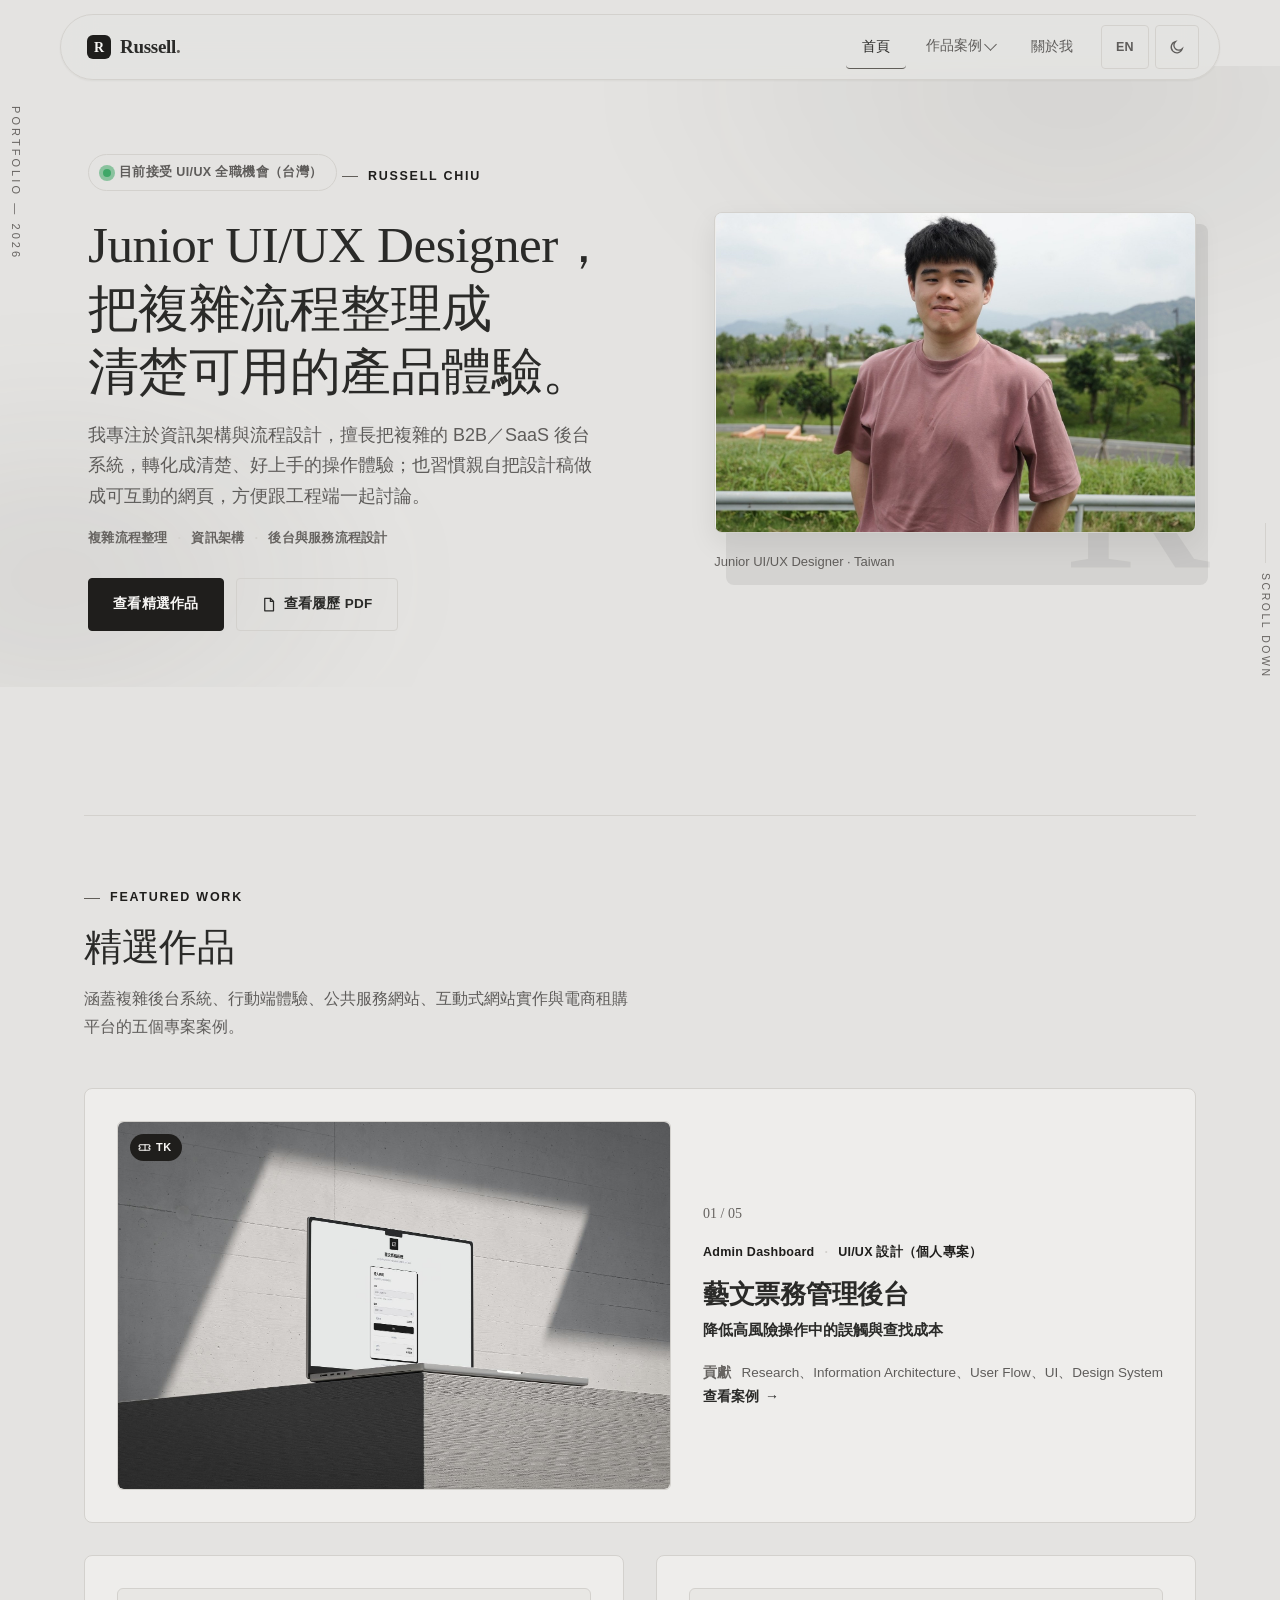
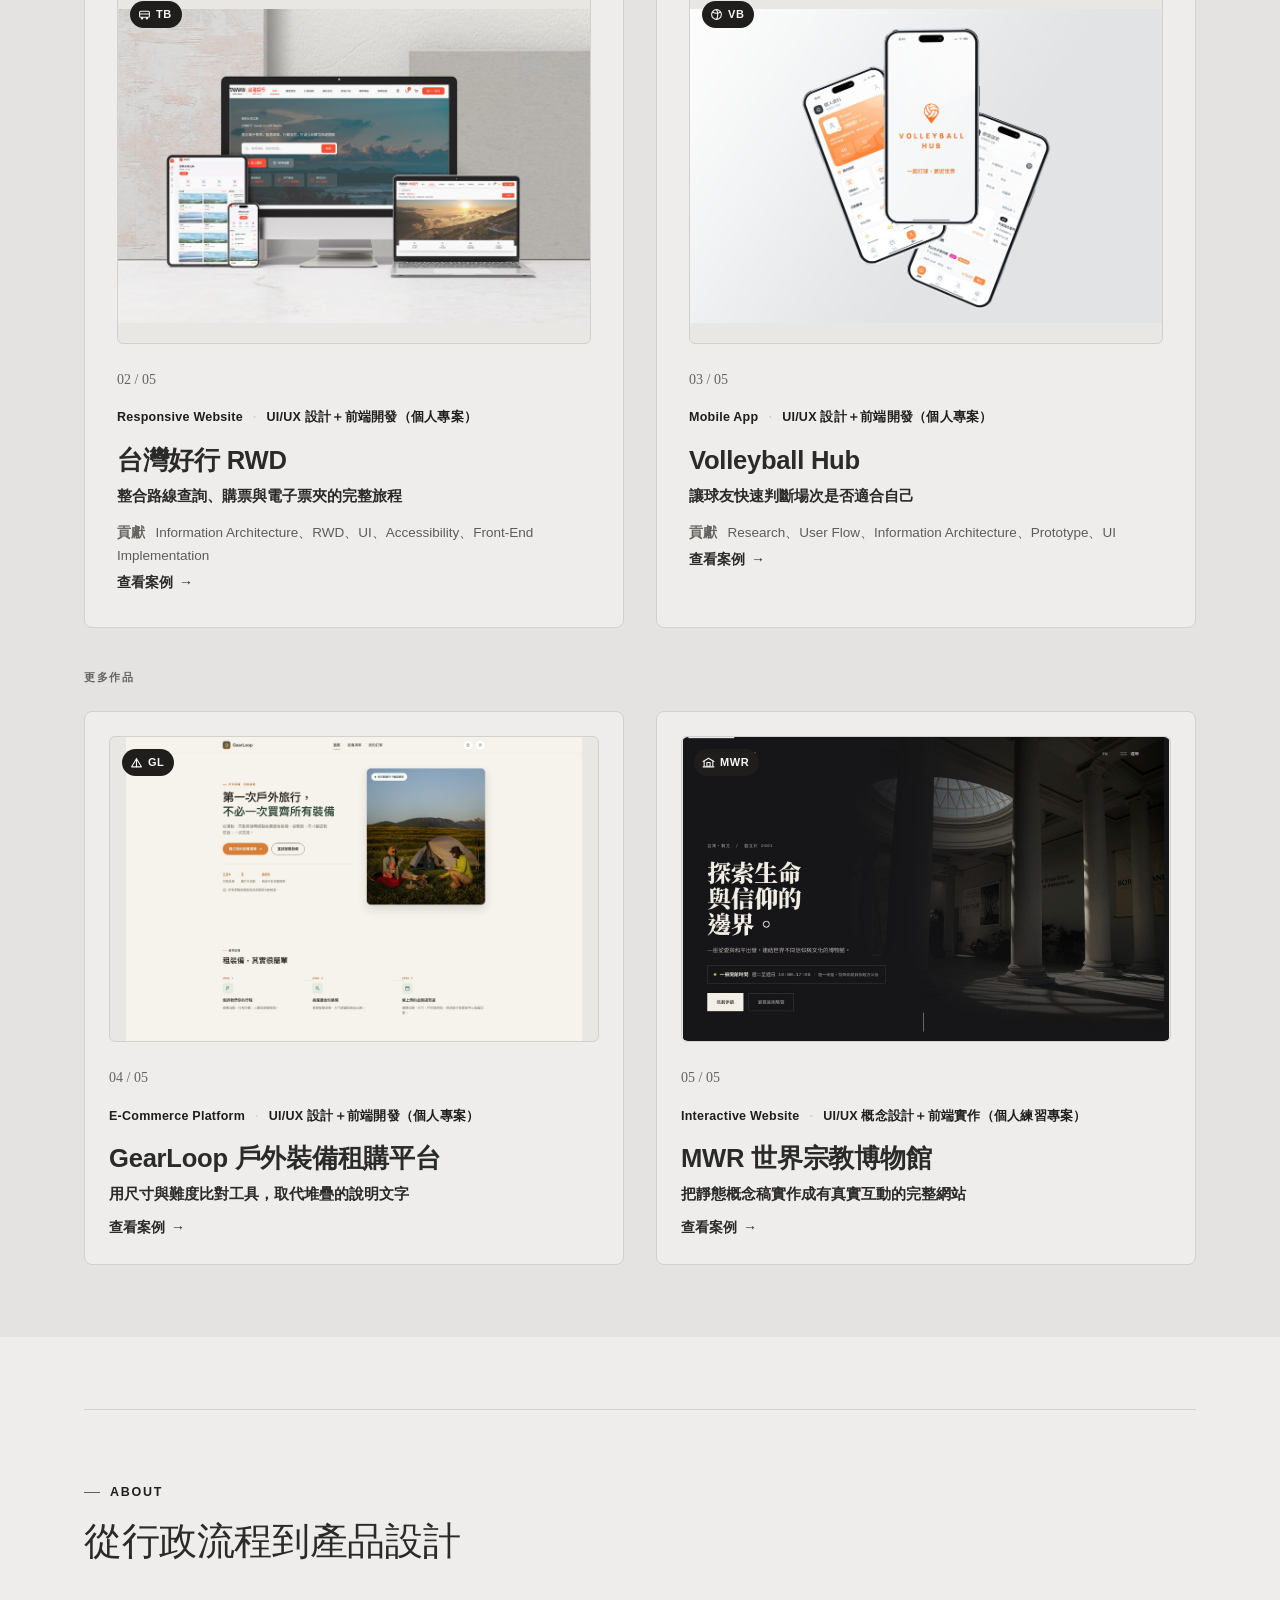
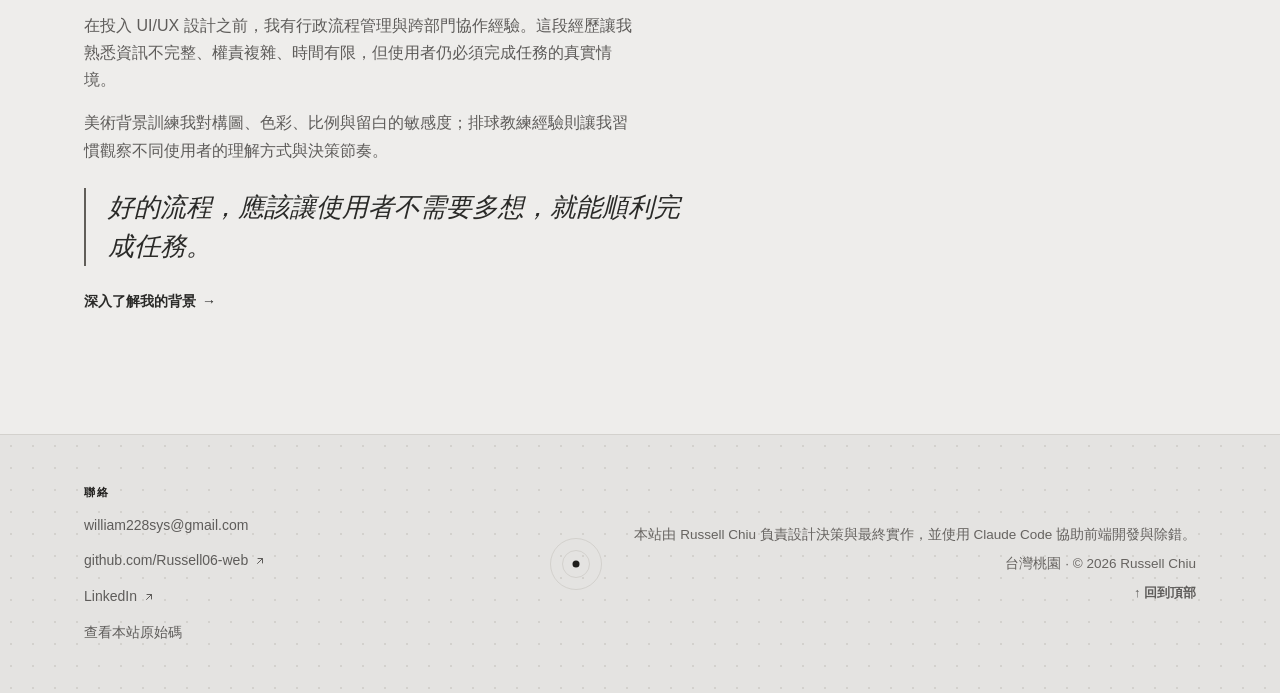
==== commit 64d5a72a: "Add project identity marks and case study icon system" ====
--- a/index.html
+++ b/index.html
@@ -116,7 +116,7 @@
     <div class="project-grid">
       <a class="project-card reveal" href="projects/art-ticketing.html">
         <div class="project-media">
-          <span class="project-badge" aria-hidden="true">TK</span>
+          <span class="project-badge" aria-hidden="true"><svg viewBox="0 0 24 24" width="13" height="13" fill="none" stroke="currentColor" stroke-width="2" stroke-linecap="round" stroke-linejoin="round" aria-hidden="true"><path d="M2 9a2 2 0 0 1 2-2h16a2 2 0 0 1 2 2v1a2 2 0 0 0 0 4v1a2 2 0 0 1-2 2H4a2 2 0 0 1-2-2v-1a2 2 0 0 0 0-4z"/><path d="M13 7v10"/></svg>TK</span>
           <img src="assets/images/ticketing/homepage-login.jpg" alt="藝文票務管理後台登入畫面，筆電螢幕顯示系統登入表單" loading="lazy" decoding="async" width="2000" height="1333" />
         </div>
         <div class="project-info">
@@ -134,7 +134,7 @@
 
       <a class="project-card reveal" href="projects/taiwan-tourbus.html">
         <div class="project-media">
-          <span class="project-badge" aria-hidden="true">TB</span>
+          <span class="project-badge" aria-hidden="true"><svg viewBox="0 0 24 24" width="13" height="13" fill="none" stroke="currentColor" stroke-width="2" stroke-linecap="round" stroke-linejoin="round" aria-hidden="true"><rect x="3" y="6" width="18" height="11" rx="2"/><path d="M3 11h18"/><circle cx="7.5" cy="19" r="1.3"/><circle cx="16.5" cy="19" r="1.3"/></svg>TB</span>
           <img src="assets/images/tourbus/homepage-devices.jpg" alt="台灣好行 RWD 網站於桌機、平板與手機的呈現畫面" loading="lazy" decoding="async" width="2000" height="1333" />
         </div>
         <div class="project-info">
@@ -152,7 +152,7 @@
 
       <a class="project-card reveal" href="projects/volleyball-hub.html">
         <div class="project-media">
-          <span class="project-badge" aria-hidden="true">VB</span>
+          <span class="project-badge" aria-hidden="true"><svg viewBox="0 0 24 24" width="13" height="13" fill="none" stroke="currentColor" stroke-width="2" stroke-linecap="round" stroke-linejoin="round" aria-hidden="true"><circle cx="12" cy="12" r="9"/><path d="M12 3c3 4 3 14 0 18"/><path d="M5 8c4 2 10 2 14 0"/></svg>VB</span>
           <img src="assets/images/volleyball/homepage-phones.jpg" alt="Volleyball Hub App 三支手機呈現的介面畫面" loading="lazy" decoding="async" width="2000" height="1333" />
         </div>
         <div class="project-info">
@@ -172,7 +172,7 @@
 
       <a class="project-card project-card--compact reveal" href="projects/outdoor-gear-rental.html">
         <div class="project-media">
-          <span class="project-badge" aria-hidden="true">GL</span>
+          <span class="project-badge" aria-hidden="true"><svg viewBox="0 0 24 24" width="13" height="13" fill="none" stroke="currentColor" stroke-width="2" stroke-linecap="round" stroke-linejoin="round" aria-hidden="true"><path d="M3 20 12 5l9 15z"/><path d="M12 5v15"/></svg>GL</span>
           <img src="assets/images/gearloop/homepage-card.jpg" alt="GearLoop 首頁，帳篷露營情境照片與「先租後買」訴求文案" loading="lazy" decoding="async" width="2000" height="1333" />
         </div>
         <div class="project-info">
@@ -189,7 +189,7 @@
 
       <a class="project-card project-card--compact reveal" href="projects/mwr-museum.html">
         <div class="project-media">
-          <span class="project-badge" aria-hidden="true">MWR</span>
+          <span class="project-badge" aria-hidden="true"><svg viewBox="0 0 24 24" width="13" height="13" fill="none" stroke="currentColor" stroke-width="2" stroke-linecap="round" stroke-linejoin="round" aria-hidden="true"><path d="M2 10 12 4l10 6"/><path d="M4 10v9M20 10v9"/><path d="M2 20h20"/><rect x="9" y="12" width="6" height="7"/></svg>MWR</span>
           <img src="assets/images/mwr/hero.jpg" alt="MWR 世界宗教博物館首頁，深色主視覺搭配博物館空間攝影與大型標題" loading="lazy" decoding="async" width="1440" height="900" />
         </div>
         <div class="project-info">
--- a/css/style.css
+++ b/css/style.css
@@ -888,6 +888,72 @@
 }
 
 /* ==========================================================================
+   Resume panel
+   ========================================================================== */
+.resume-panel {
+  display: flex;
+  align-items: flex-start;
+  gap: 28px;
+  padding: 32px;
+  border: 1px solid var(--color-border);
+  border-radius: var(--radius-md);
+  background: var(--color-surface);
+  box-shadow: var(--shadow-sm);
+}
+
+.resume-panel-mark {
+  flex-shrink: 0;
+  width: 56px;
+  height: 56px;
+  display: flex;
+  align-items: center;
+  justify-content: center;
+  border-radius: var(--radius-sm);
+  background: var(--color-accent);
+  color: var(--color-accent-contrast);
+}
+
+.resume-panel-body h2 {
+  margin: 2px 0 8px;
+}
+
+.resume-panel-body > p {
+  color: var(--color-text-secondary);
+  max-width: 60ch;
+  margin: 0 0 18px;
+}
+
+.resume-panel-tags {
+  display: flex;
+  flex-wrap: wrap;
+  gap: 8px 20px;
+  list-style: none;
+  padding: 0;
+  margin: 0 0 22px;
+}
+
+.resume-panel-tags li {
+  display: inline-flex;
+  align-items: center;
+  gap: 6px;
+  font-size: 12.5px;
+  color: var(--color-text-secondary);
+}
+
+.resume-panel-tags svg {
+  flex-shrink: 0;
+  color: var(--color-accent-secondary);
+}
+
+@media (max-width: 640px) {
+  .resume-panel {
+    flex-direction: column;
+    gap: 18px;
+    padding: 24px;
+  }
+}
+
+/* ==========================================================================
    About, Strengths & AI Workflow (merged homepage section)
    ========================================================================== */
 .about-body {
@@ -1073,13 +1139,23 @@
   z-index: 2;
   display: inline-flex;
   align-items: center;
-  padding: 4px 9px;
+  gap: 5px;
+  padding: 4px 10px 4px 8px;
   border-radius: 999px;
   background: var(--color-accent);
   color: var(--color-accent-contrast);
   font-size: 11px;
   font-weight: 700;
   letter-spacing: 0.05em;
+}
+
+.project-badge svg {
+  flex-shrink: 0;
+}
+
+.case-hero-image .project-badge {
+  top: 14px;
+  left: 14px;
 }
 
 .project-media img {
@@ -1143,6 +1219,7 @@
 }
 
 .case-hero-image {
+  position: relative;
   margin-top: 40px;
   border-radius: var(--radius-md);
   overflow: hidden;
@@ -2024,12 +2101,14 @@
 }
 
 @media (max-width: 480px) {
-  .case-links {
+  .case-links,
+  .resume-panel-body .btn-row {
     flex-direction: column;
     align-items: stretch;
   }
 
-  .case-links .btn {
+  .case-links .btn,
+  .resume-panel-body .btn-row .btn {
     flex: 1 1 auto;
     width: 100%;
     min-height: 52px;
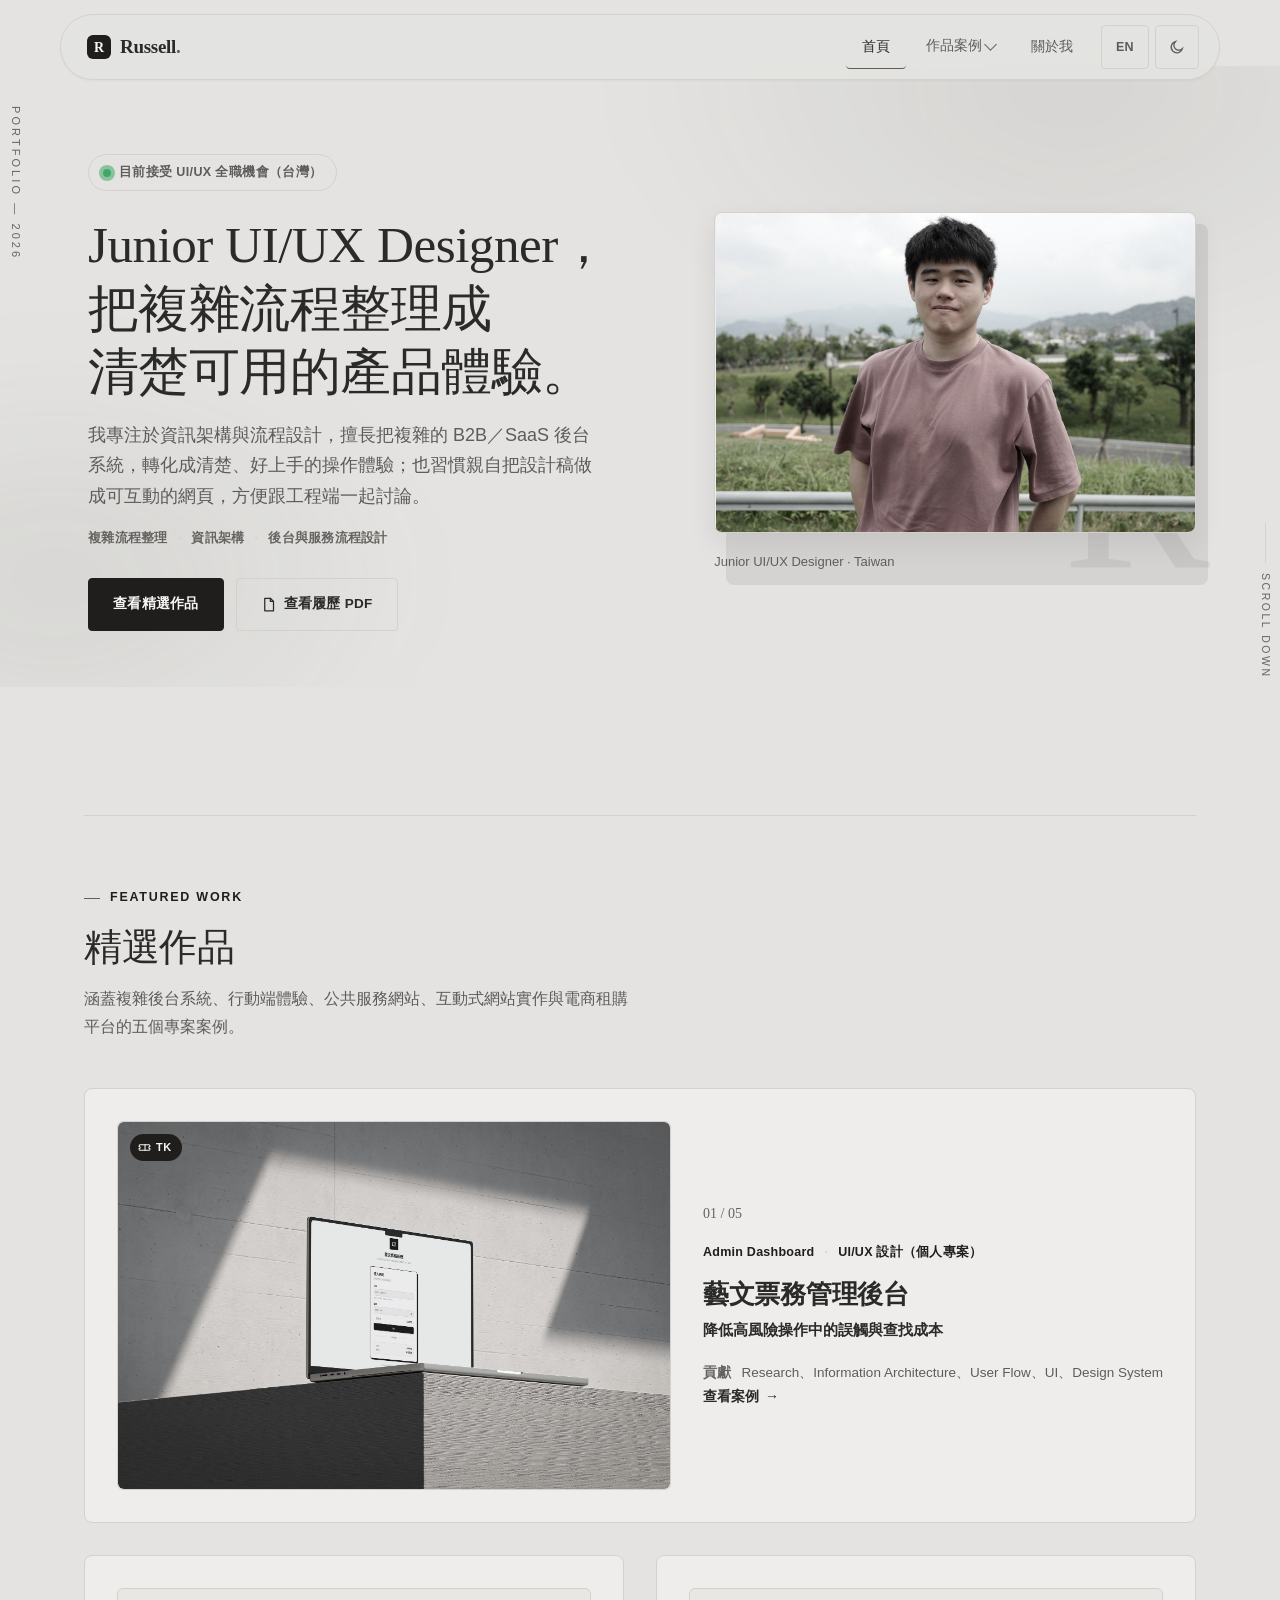
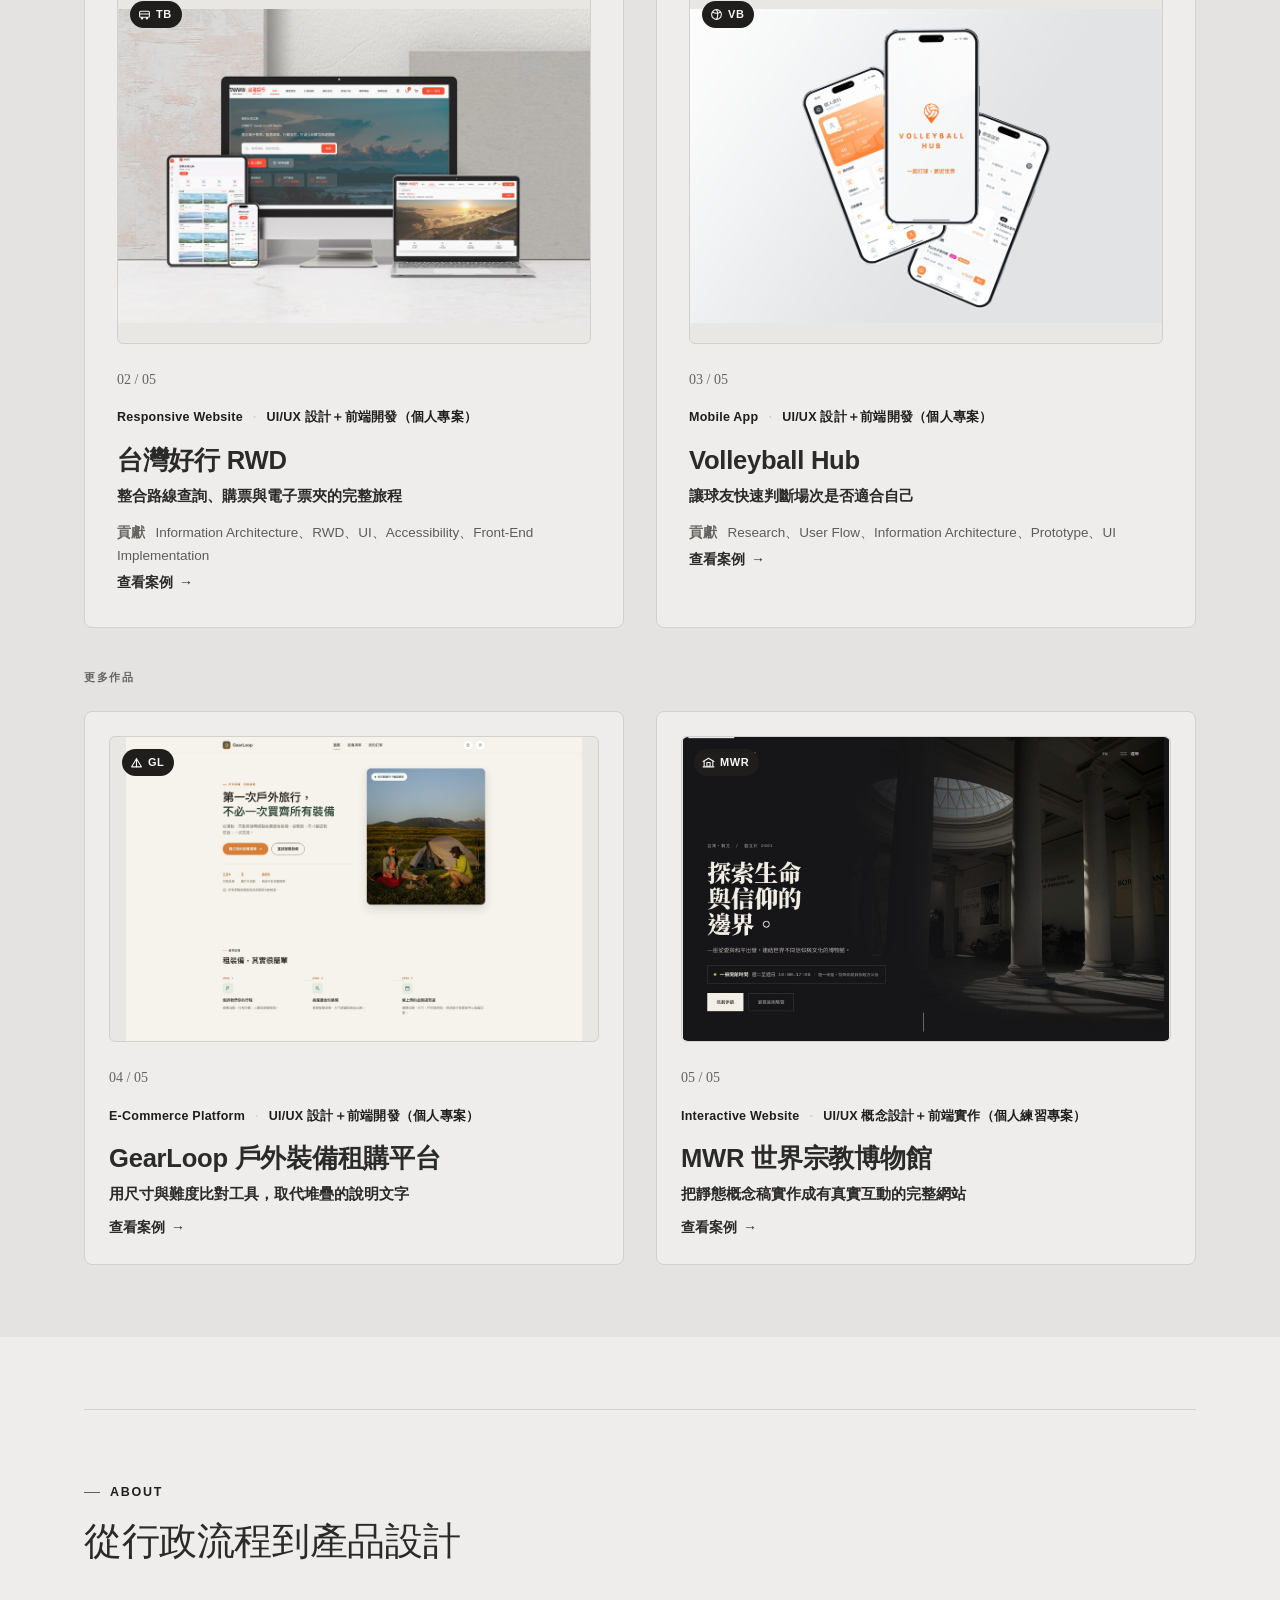
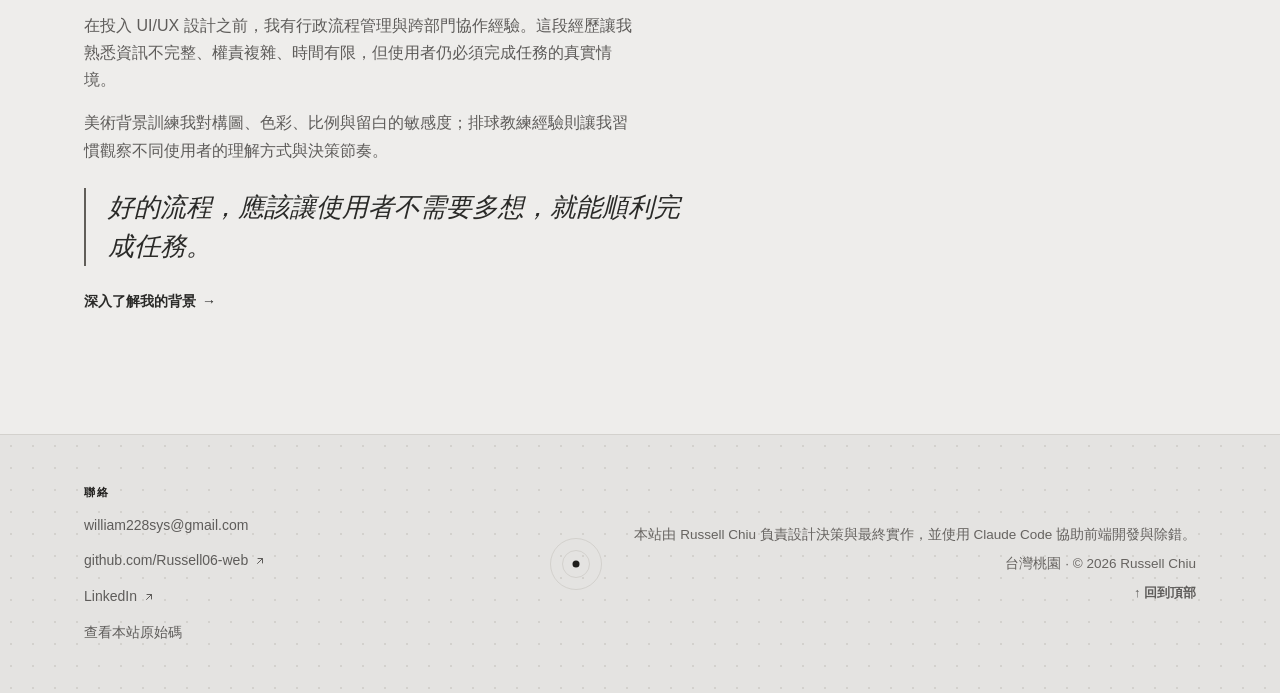
==== commit 7af6216b: "Refine personal branding and about page voice" ====
--- a/index.html
+++ b/index.html
@@ -76,7 +76,6 @@
   <div class="container hero-grid">
     <div class="hero-copy reveal-stagger">
       <span class="availability"><i aria-hidden="true"></i><span data-i18n="home.hero.availability">目前接受 UI/UX 全職機會（台灣）</span></span>
-      <span class="eyebrow">RUSSELL CHIU</span>
       <h1 class="hero-title" data-i18n="home.hero.h1">Junior UI/UX Designer，把複雜流程整理成清楚可用的產品體驗。</h1>
       <p class="hero-lede" data-i18n="home.lede">我專注於資訊架構與流程設計，擅長把複雜的 B2B／SaaS 後台系統，轉化成清楚、好上手的操作體驗；也習慣親自把設計稿做成可互動的網頁，方便跟工程端一起討論。</p>
       <p class="hero-skills">
--- a/css/style.css
+++ b/css/style.css
@@ -861,6 +861,7 @@
   height: 100%;
   object-fit: contain;
   object-position: center;
+  filter: grayscale(0.5) contrast(1.05);
   transition: transform var(--duration-slow) var(--ease-out);
 }
 
@@ -1583,6 +1584,7 @@
   height: 100%;
   object-fit: cover;
   object-position: 52% 35%;
+  filter: grayscale(0.5) contrast(1.05);
 }
 
 .about-hero-copy {
